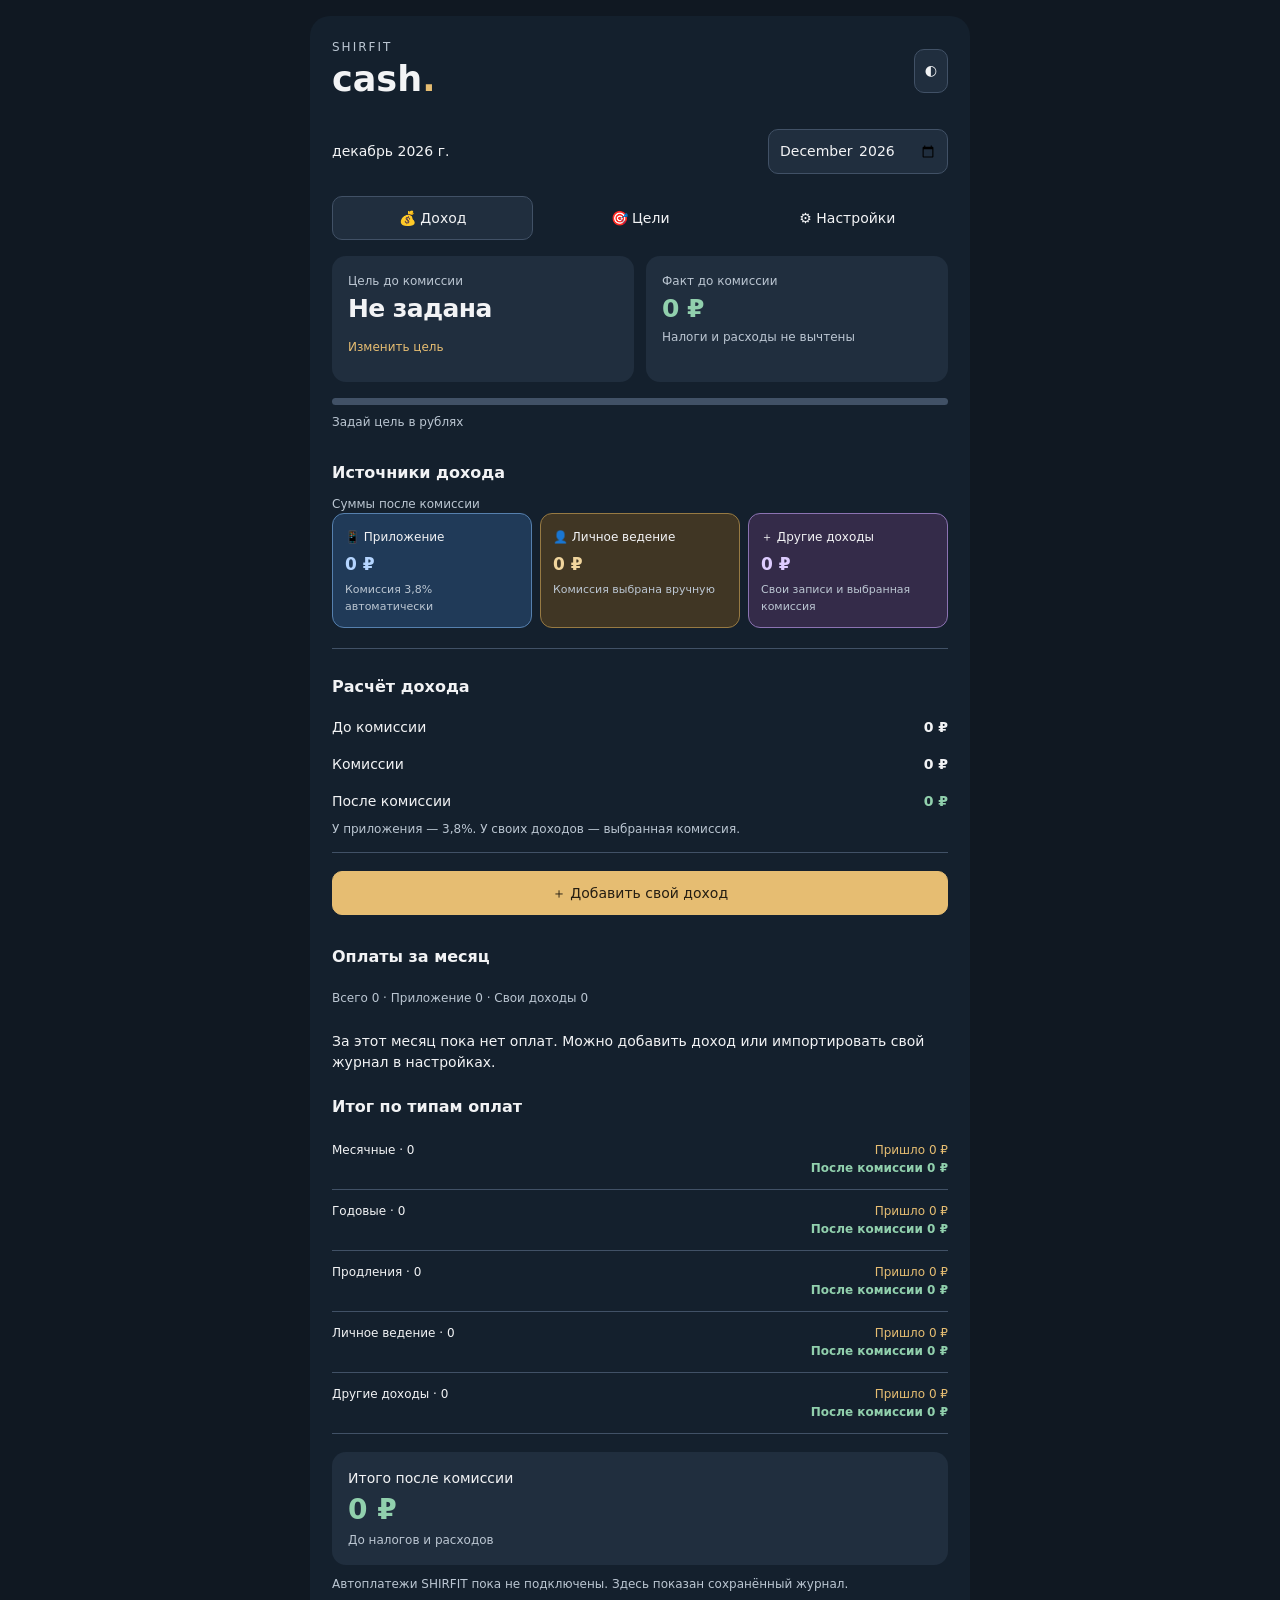
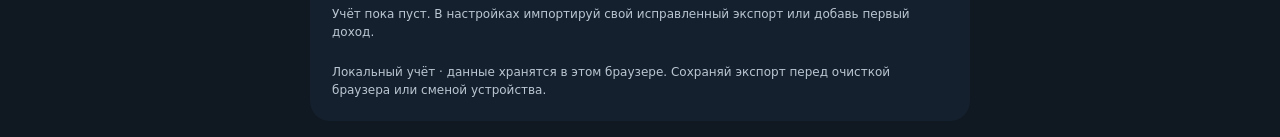
==== cash-next-20261022.html @ fc814421 "Add review page for Cash income UI without personal data" ====
<!doctype html>
<html lang="ru"><head><meta charset="utf-8"><meta name="viewport" content="width=device-width,initial-scale=1"><meta name="theme-color" content="#14202d"><meta name="referrer" content="no-referrer"><title>Cash — SHIRFIT</title><style>
#ch-root [hidden]{display:none!important}#ch-root .ch-befores{display:grid;grid-template-columns:repeat(2,minmax(0,1fr));gap:12px}#ch-root .ch-befores img{width:100%;display:block}#ch-root .ch-app{--ch-bg:#14202d;--ch-panel:#202e3e;--ch-text:#f2f3f5;--ch-muted:#bbc6d2;--ch-line:#415166;--ch-accent:#e6bd72;--ch-on:#251e12;--ch-good:#91d0ad;background:var(--ch-bg);color:var(--ch-text);padding:22px;border-radius:20px;font:14px/1.5 system-ui;max-width:660px;margin:auto;box-sizing:border-box}
#ch-root .ch-app.light{--ch-bg:#faf7f0;--ch-panel:#fffdf8;--ch-text:#302a23;--ch-muted:#6e6358;--ch-line:#d9d0c1;--ch-accent:#815d26;--ch-on:#fffdf8;--ch-good:#376249}
#ch-root .ch-app header{display:flex;justify-content:space-between;align-items:center;margin-bottom:14px}#ch-root .ch-app header small{letter-spacing:2px}#ch-root .ch-app h2{font-size:35px;line-height:1;margin:6px 0}#ch-root .ch-app h2 span{color:var(--ch-accent)}#ch-root .ch-period{display:flex;justify-content:space-between;align-items:center;gap:8px;flex-wrap:wrap;padding:12px 0}#ch-root .ch-app small{display:block;color:var(--ch-muted);font-size:12px}#ch-root .ch-app h3{font-size:16px;margin:22px 0 10px}
#ch-root .ch-app button,#ch-root .ch-app input,#ch-root .ch-app select{font:inherit;color:var(--ch-text);background:var(--ch-panel);border:1px solid var(--ch-line);border-radius:10px;padding:10px;min-height:44px;box-sizing:border-box}#ch-root .ch-app button:active{transform:scale(.98)}#ch-root .ch-main-nav,#ch-root .ch-subnav{display:grid;grid-template-columns:repeat(2,minmax(0,1fr));gap:6px;margin:10px 0}#ch-root .ch-app button[aria-pressed=true]{background:var(--ch-accent);color:var(--ch-on);border-color:var(--ch-accent)}#ch-root .ch-subnav button{background:transparent;border-color:transparent}#ch-root .ch-subnav button[aria-pressed=true]{background:var(--ch-panel);color:var(--ch-text);border-color:var(--ch-line)}
#ch-root .ch-hero{display:grid;grid-template-columns:repeat(2,minmax(0,1fr));gap:12px;margin:16px 0}#ch-root .ch-hero>div{background:var(--ch-panel);border-radius:14px;padding:16px;min-width:0}#ch-root .ch-hero span{display:block;color:var(--ch-muted);font-size:12px}#ch-root .ch-hero b{display:block;font-size:25px;letter-spacing:-.6px;font-variant-numeric:tabular-nums;overflow-wrap:anywhere}#ch-root #ch-fact{color:var(--ch-good)}#ch-root .ch-app button.ch-text{padding:4px 0;color:var(--ch-accent);background:none;border:0;font-size:12px;min-height:38px}
#ch-root .ch-track{height:7px;background:var(--ch-line);border-radius:6px;overflow:hidden}#ch-root #ch-progress{height:100%;width:29.05856%;background:var(--ch-good);transition:width 240ms ease-out}#ch-root .ch-between{display:flex;justify-content:space-between;gap:14px;padding:8px 0}#ch-root .ch-between b{font-variant-numeric:tabular-nums;white-space:nowrap}#ch-root .ch-note{font-size:12px;color:var(--ch-muted);flex-wrap:wrap}#ch-root .ch-sources{display:grid;grid-template-columns:repeat(3,minmax(0,1fr));gap:8px}#ch-root .ch-sources article{background:var(--ch-panel);border-radius:12px;padding:12px;min-width:0}#ch-root .ch-sources span{font-size:12px}#ch-root .ch-sources b{display:block;font-size:17px;margin:5px 0;overflow-wrap:anywhere}#ch-root .ch-sources small{font-size:11px}
#ch-root .ch-counts{padding:10px 0;color:var(--ch-muted);font-size:12px}#ch-root .ch-calculation{margin-top:20px;padding:4px 0 14px;border-top:1px solid var(--ch-line);border-bottom:1px solid var(--ch-line)}#ch-root .ch-detail{border-bottom:1px solid var(--ch-line);padding-bottom:10px;margin-top:10px}#ch-root summary{min-height:24px;padding:12px 0}#ch-root .ch-app .ch-primary{background:var(--ch-accent);color:var(--ch-on);border-color:var(--ch-accent);width:100%;margin:18px 0 8px}#ch-root .ch-sync{margin-top:10px}#ch-root .ch-app label{display:block;margin:14px 0}#ch-root .ch-app label input,#ch-root .ch-app label select{display:block;width:100%;margin-top:6px;font-size:16px}#ch-root .ch-manual-preview{background:var(--ch-panel);padding:14px;border-radius:10px;font-size:17px;font-variant-numeric:tabular-nums}#ch-root .ch-error{color:var(--ch-text)}#ch-root #ch-list article{border-bottom:1px solid var(--ch-line);padding:14px 0}#ch-root #ch-list strong{display:block}#ch-root #ch-notice{font-size:12px;color:var(--ch-muted)}
@media(max-width:500px){#ch-root .ch-app{padding:16px}#ch-root .ch-main-nav button,#ch-root .ch-subnav button{font-size:12px;padding:8px 4px}#ch-root .ch-hero{gap:8px}#ch-root .ch-hero>div{padding:12px}#ch-root .ch-hero b{font-size:22px}#ch-root .ch-sources{grid-template-columns:1fr}#ch-root .ch-sources article{display:grid;grid-template-columns:1fr auto;gap:3px 10px}#ch-root .ch-sources small{grid-column:1/-1}#ch-root .ch-sources b{margin:0}#ch-root .ch-befores{grid-template-columns:1fr;max-width:390px;margin:auto}}
@media(prefers-reduced-motion:reduce){#ch-root #ch-progress{transition:none}#ch-root .ch-app button:active{transform:none}}


#ch-root .ch-app{--ch-app-fill:#203a58;--ch-app-line:#5680ae;--ch-app-ink:#b5d5ff;--ch-coach-fill:#403624;--ch-coach-line:#977a43;--ch-coach-ink:#f1d59d;--ch-extra-fill:#342b49;--ch-extra-line:#8b73b2;--ch-extra-ink:#deccff}
#ch-root .ch-app.light{--ch-app-fill:#edf3fc;--ch-app-line:#91b1d9;--ch-app-ink:#315f99;--ch-coach-fill:#fbf0d9;--ch-coach-line:#bd9a56;--ch-coach-ink:#795520;--ch-extra-fill:#f4edfc;--ch-extra-line:#b09aca;--ch-extra-ink:#70499c}
#ch-root .ch-subnav{grid-template-columns:repeat(3,minmax(0,1fr))}
#ch-root .ch-sources article[data-source=app],#ch-root #ch-list article[data-source=app]{background:var(--ch-app-fill);border:1px solid var(--ch-app-line)}
#ch-root .ch-sources article[data-source=coach],#ch-root #ch-list article[data-source=coach]{background:var(--ch-coach-fill);border:1px solid var(--ch-coach-line)}
#ch-root .ch-sources article[data-source=extra],#ch-root #ch-list article[data-source=extra]{background:var(--ch-extra-fill);border:1px solid var(--ch-extra-line)}
#ch-root .ch-sources article[data-source=app] b,#ch-root #ch-list article[data-source=app]>strong{color:var(--ch-app-ink)}
#ch-root .ch-sources article[data-source=coach] b,#ch-root #ch-list article[data-source=coach]>strong{color:var(--ch-coach-ink)}
#ch-root .ch-sources article[data-source=extra] b,#ch-root #ch-list article[data-source=extra]>strong{color:var(--ch-extra-ink)}
#ch-root #ch-list article{padding:14px;margin-bottom:10px;border-radius:12px}
#ch-root .ch-payment-amounts{display:grid;grid-template-columns:1fr 1fr;gap:8px;margin:10px 0}#ch-root .ch-payment-amounts b{font-size:17px;font-variant-numeric:tabular-nums}#ch-root .ch-payment-amounts>div:last-child{text-align:right}
#ch-root .ch-gross-amount{color:var(--ch-accent)}#ch-root .ch-net-amount,#ch-root #ch-net{color:var(--ch-good)}
#ch-root .ch-type-total{display:flex;gap:12px;justify-content:space-between;padding:12px 0;border-bottom:1px solid var(--ch-line)}#ch-root .ch-type-total>div{text-align:right}#ch-root .ch-type-total span,#ch-root .ch-type-total b{display:block;font-size:12px}#ch-root .ch-bottom-total{margin-top:18px;padding:16px;background:var(--ch-panel);border-radius:14px}#ch-root .ch-bottom-total>b{display:block;font-size:28px;color:var(--ch-good);font-variant-numeric:tabular-nums}

#ch-root .ch-payment-actions{display:flex;gap:8px;flex-wrap:wrap;margin-top:10px}#ch-root .ch-payment-actions button{min-height:44px;font-size:12px}#ch-root .ch-storage-note{margin-top:22px}#ch-root .ch-period input{max-width:190px}#ch-root .ch-app .ch-error{color:#ffb4ab}#ch-root .ch-app.light .ch-error{color:#a12220}#ch-root #ch-notice{white-space:pre-wrap;overflow-wrap:anywhere}#ch-root .ch-app label input[type=checkbox]{display:inline-block;width:18px;min-height:18px;margin-right:8px}#ch-root .ch-app{min-height:80vh}body{margin:0;padding:16px;background:#101822;font-family:system-ui}#ch-root{max-width:700px;margin:auto}#ch-root .ch-app button:focus-visible,#ch-root .ch-app input:focus-visible,#ch-root .ch-app select:focus-visible{outline:3px solid var(--ch-good);outline-offset:3px}
</style></head><body><div id="ch-root">
 <div class="ch-app" aria-label="Гибрид Cash и SHIRFIT">
  <header><div><small>SHIRFIT</small><h2>cash<span>.</span></h2></div><button id="ch-theme" aria-label="Сменить тему макета">◐</button></header>
  <div class="ch-period"><span id="ch-current-period">Текущий месяц</span><input id="ch-month-picker" type="month" aria-label="Месяц учёта"></div>
  <section id="ch-month">
   <div class="ch-subnav" aria-label="Данные месяца"><button data-sub="income" aria-pressed="true">💰 Доход</button><button data-sub="goals">🎯 Цели</button><button data-sub="settings">⚙️ Настройки</button></div>
   <section id="ch-income">
    <div class="ch-hero"><div><span id="ch-plan-label">Цель после комиссии</span><b id="ch-plan">—</b><button class="ch-text" id="ch-edit-goal">Изменить цель</button></div><div><span id="ch-fact-label">Факт после комиссии</span><b id="ch-fact">—</b><small>Налоги и расходы не вычтены</small></div></div>
    <div class="ch-track" role="progressbar" aria-label="Выполнение цели" aria-valuemin="0" aria-valuemax="100" aria-valuenow="29.1"><div id="ch-progress"></div></div><div class="ch-between ch-note"><span id="ch-percent">Выполнено —</span><span id="ch-left">Осталось —</span></div>
    <h3>Источники дохода</h3><small>Суммы после комиссии</small><div class="ch-sources"><article data-source="app"><span>📱 Приложение</span><b id="ch-app-net">—</b><small>Комиссия 3,8% автоматически</small></article><article data-source="coach"><span>👤 Личное ведение</span><b id="ch-coach-net">—</b><small>Комиссия выбрана вручную</small></article><article data-source="extra"><span>＋ Другие доходы</span><b id="ch-extra-net">—</b><small>Свои записи и выбранная комиссия</small></article></div>
    <section class="ch-calculation" aria-label="Расчёт дохода"><h3>Расчёт дохода</h3><div class="ch-between"><span>До комиссии</span><b id="ch-gross">—</b></div><div class="ch-between"><span>Комиссии</span><b id="ch-fee">—</b></div><div class="ch-between"><span>После комиссии</span><b id="ch-net">—</b></div><small>У приложения — 3,8%. У своих доходов — выбранная комиссия.</small></section>
    <button class="ch-primary" id="ch-add">＋ Добавить свой доход</button>
    <h3>Оплаты за месяц</h3><div id="ch-payment-counts" class="ch-counts"></div><div id="ch-list"></div><h3>Итог по типам оплат</h3><div id="ch-breakdown"></div><div class="ch-bottom-total"><span>Итого после комиссии</span><b id="ch-bottom-net">—</b><small>До налогов и расходов</small></div><small class="ch-sync">Автоплатежи SHIRFIT пока не подключены. Здесь показан сохранённый журнал.</small>
   </section>
   <section id="ch-goals" hidden><h3>🎯 Цель по доходу</h3><form id="ch-goal-form"><label>Сумма на месяц, ₽<input id="ch-goal-input" type="number" min="0.01" step="0.01" value="200000" required></label><label>Как считать цель<select id="ch-basis"><option value="net">После комиссии</option><option value="gross">До комиссии</option></select></label><small>План и факт сравниваются на одной основе.</small><button class="ch-primary" type="submit">Сохранить цель</button></form><details class="ch-detail"><summary>Планы по продажам · дополнительно</summary><p>Годовые, месячные, продления, личное ведение и другие доходы сохраняются как отдельные планы.</p><div><form id="ch-quantity-form"><div id="ch-quantity-inputs"></div><p id="ch-quantity-total"></p><button type="submit">Сохранить планы продаж</button><button type="button" id="ch-use-quantity-goal">Сделать суммарной целью</button></form></div></details></section>
   <section id="ch-settings" hidden><section class="ch-calculation"><h3>Мои данные</h3><button id="ch-export">Экспортировать JSON</button><label>Импортировать JSON<input id="ch-import-file" type="file" accept="application/json,.json"></label><label><input id="ch-import-replace" type="checkbox"> Заменить текущий учёт файлом</label><small>Перед импортом сохраняется резервная копия. Обычный импорт объединяет записи по ID; конфликт не перезаписывает данные.</small><button id="ch-restore-backup">Восстановить копию до импорта</button></section><h3>⚙️ Настройки</h3><label>Оформление<select id="ch-theme-setting"><option value="dark">Тёмное</option><option value="light">Светлое</option></select></label><section class="ch-calculation"><h3>Оплаты приложения</h3><div class="ch-between"><span>Комиссия автоматически</span><b>3,8%</b></div><small>Ставка применяется к оплатам приложения, не ко всем твоим доходам.</small></section><label>Комиссия для новых ручных записей<select id="ch-manual-default"><option value="none">Без комиссии</option><option value="app">3,8%</option></select></label><small>При добавлении можно выбрать свой процент или сумму. Уже добавленные записи не меняются.</small><section class="ch-calculation"><h3>Связь с SHIRFIT</h3><div class="ch-between"><span>Подключение</span><b>Не подключено</b></div><small>Автоматический источник ещё не подключён. Не вноси одну оплату повторно из разных источников.</small></section></section>
  </section>
  <section id="ch-manual" hidden><button id="ch-manual-back">‹ Назад к месяцу</button><h3>Добавить свой доход</h3><form id="ch-manual-form"><label>За что<select id="ch-kind"><option value="coaching-month">Личное ведение · месяц</option><option value="coaching-3month">Личное ведение · 3 месяца</option><option value="consult">Консультация</option><option value="extra">Другой доход</option></select></label><label>Дата<input id="ch-date" type="date" required></label><label>Стоимость, ₽<input id="ch-amount" type="number" min="0.01" step="0.01" value="" required></label><label>Комиссия<select id="ch-fee-kind"><option value="none">Без комиссии</option><option value="app">3,8%</option><option value="percent">Свой процент</option><option value="amount">Сумма в рублях</option></select></label><label id="ch-custom-wrap" hidden>Размер комиссии<input id="ch-custom-fee" type="number" min="0" step="0.01" value="0"></label><label>Примечание<input id="ch-note" type="text" maxlength="120" placeholder="Например, ведение за октябрь"></label><div class="ch-manual-preview" id="ch-preview" aria-live="polite">Введи сумму</div><p class="ch-error" id="ch-error" role="alert"></p><button class="ch-primary" type="submit">Сохранить доход</button><small>Запись сохраняется в этом браузере. Экспорт сохраняет отдельную копию.</small></form></section>
  <section id="ch-import-preview" hidden><h3>Предпросмотр импорта</h3><p id="ch-import-summary"></p><button id="ch-import-confirm" class="ch-primary">Применить импорт</button><button id="ch-import-cancel">Отмена</button></section><p id="ch-notice" role="status" aria-live="polite"></p><button id="ch-undo" hidden>Вернуть удалённую запись</button><small class="ch-storage-note">Локальный учёт · данные хранятся в этом браузере. Сохраняй экспорт перед очисткой браузера или сменой устройства.</small>
 </div>
</div><script>(function (root, factory) {
  'use strict';
  const api = factory();
  if (typeof module === 'object' && module.exports) module.exports = api;
  else root.CashCore = api;
})(typeof globalThis !== 'undefined' ? globalThis : this, function () {
  'use strict';
  const own = (v, k) => Object.prototype.hasOwnProperty.call(v, k);
  const object = v => v !== null && typeof v === 'object' && !Array.isArray(v);
  const fail = message => { throw new Error(message); };
  function clone(v) {
    const seen = new Set();
    function check(x) {
      if (x === null || typeof x === 'string' || typeof x === 'boolean') return;
      if (typeof x === 'number' && Number.isFinite(x)) return;
      if (typeof x !== 'object' || seen.has(x)) fail('Ожидаются конечные JSON-данные');
      seen.add(x);
      if (!Array.isArray(x) && !object(x)) fail('Неверный объект');
      for (const k of Object.keys(x)) {
        if (['__proto__', 'constructor', 'prototype'].includes(k)) fail('Недопустимое имя поля');
        check(x[k]);
      }
      seen.delete(x);
    }
    check(v);
    return JSON.parse(JSON.stringify(v));
  }
  function stable(v) {
    if (Array.isArray(v)) return '[' + v.map(stable).join(',') + ']';
    if (object(v)) return '{' + Object.keys(v).sort().map(k => JSON.stringify(k) + ':' + stable(v[k])).join(',') + '}';
    return JSON.stringify(v);
  }
  function monthKey(s) {
    if (typeof s !== 'string' || !/^\d{4}-\d{1,2}$/.test(s)) fail('Неверный месяц');
    const [y, m] = s.split('-').map(Number);
    if (y < 1 || m < 1 || m > 12) fail('Неверный месяц');
    return String(y).padStart(4, '0') + '-' + String(m).padStart(2, '0');
  }
  function date(s) {
    if (typeof s !== 'string' || !/^\d{4}-\d{2}-\d{2}$/.test(s)) fail('Дата должна иметь формат ГГГГ-ММ-ДД');
    const [y, m, d] = s.split('-').map(Number);
    const leap = y % 4 === 0 && (y % 100 !== 0 || y % 400 === 0);
    const days = [31, leap ? 29 : 28, 31, 30, 31, 30, 31, 31, 30, 31, 30, 31];
    if (y < 1 || m < 1 || m > 12 || d < 1 || d > days[m - 1]) fail('Несуществующая дата');
    return s;
  }
  function moneyMinor(v) {
    if (typeof v !== 'number' && typeof v !== 'string') fail('Неверная сумма');
    const s = typeof v === 'string' ? v.trim() : String(v);
    if (!/^-?\d+(\.\d{1,2})?$/.test(s)) fail('Сумма должна содержать не более двух знаков после запятой');
    const negative = s.startsWith('-');
    const [whole, fraction = ''] = s.replace(/^-/, '').split('.');
    const n = Number(whole) * 100 + Number(fraction.padEnd(2, '0'));
    if (!Number.isSafeInteger(n)) fail('Слишком большая сумма');
    return negative ? -n : n;
  }
  const appType = p => typeof p.t === 'string' && p.t.startsWith('app-');
  function explicitFee(f, amount) {
    if (!object(f) || !['none', 'percent', 'amount'].includes(f.kind)) fail('Неверная комиссия');
    if (f.kind === 'none') {
      if (f.value !== undefined && Number(f.value) !== 0) fail('Неверная комиссия');
      return 0;
    }
    if (f.kind === 'amount') {
      const n = moneyMinor(f.value);
      if (n < 0 || n > amount) fail('Комиссия превышает сумму');
      return n;
    }
    if ((typeof f.value !== 'number' && typeof f.value !== 'string') || String(f.value).trim() === '') fail('Неверный процент');
    const v = Number(f.value);
    if (!Number.isFinite(v) || v < 0 || v > 100) fail('Неверный процент');
    return Math.round(amount * v / 100);
  }
  function feeMinor(p) {
    const amount = moneyMinor(p.a);
    if (amount <= 0) fail('Сумма должна быть положительной');
    if (appType(p)) return Math.round(amount * 38 / 1000);
    if (p.fee !== undefined) return explicitFee(p.fee, amount);
    return p.nc === true ? 0 : Math.round(amount * 38 / 1000);
  }
  function record(p, key) {
    if (!object(p) || typeof p.t !== 'string' || !p.t.trim() || ['__proto__', 'constructor', 'prototype'].includes(p.t)) fail('Не указан тип записи');
    if (date(p.d).slice(0, 7) !== key) fail('Дата записи не соответствует месяцу');
    if (moneyMinor(p.a) <= 0) fail('Сумма должна быть положительной');
    if (p.id !== undefined && !((typeof p.id === 'string' && p.id.length > 0) || (typeof p.id === 'number' && Number.isSafeInteger(p.id)))) fail('Неверный ID записи');
    if (p.nc !== undefined && typeof p.nc !== 'boolean') fail('Неверное поле nc');
    if (p.n !== undefined && typeof p.n !== 'string') fail('Неверное примечание');
    if (p.fee !== undefined) explicitFee(p.fee, moneyMinor(p.a));
    feeMinor(p);
  }
  function emptyDB() { return {schemaVersion: 7, months: {}, settings: {theme: 'dark', manualFeeKind: 'none'}}; }
  function rawDB(input) {
    const d = clone(input);
    if (!object(d) || !object(d.months) || (d.schemaVersion !== undefined && d.schemaVersion !== 7)) fail('Неверный формат базы');
    if (d.settings !== undefined && !object(d.settings)) fail('Неверные настройки');
    return d;
  }
  function idKey(id) { return String(id); }
  function normalize(input) {
    const d = rawDB(input), result = {...d, schemaVersion: 7, months: {}, settings: {...emptyDB().settings, ...(d.settings || {})}}, ids = new Set();
    for (const [rawKey, m] of Object.entries(d.months)) {
      const key = monthKey(rawKey);
      if (!object(m) || !Array.isArray(m.p)) fail('Неверный месяц базы');
      if (m.y !== undefined && m.y !== Number(key.slice(0, 4))) fail('Год месяца не соответствует ключу');
      if (m.m !== undefined && m.m !== Number(key.slice(5))) fail('Номер месяца не соответствует ключу');
      if (own(result.months, key)) fail('Повторяющийся месяц');
      for (const p of m.p) {
        record(p, key);
        if (p.id !== undefined) {
          const id = idKey(p.id);
          if (ids.has(id)) fail('Повторяющийся ID записи');
          ids.add(id);
        }
      }
      result.months[key] = m;
      goalFor(result, key);
    }
    return result;
  }
  function migrateYear2026(input) {
    const d = rawDB(input), out = {...d, months: {}}, report = {bucketYearsChanged: 0, monthYearsChanged: 0, recordYearsChanged: 0, recordsMoved: 0, records: 0, duplicateRecordsSkipped: 0};
    // Metadata follows its original month; payments follow their explicit calendar date.
    const pending = [];
    for (const [rawKey, m] of Object.entries(d.months)) {
      const oldKey = monthKey(rawKey), key = oldKey.startsWith('2025-') ? '2026' + oldKey.slice(4) : oldKey;
      if (!object(m) || !Array.isArray(m.p)) fail('Неверный месяц базы');
      if (m.y !== undefined && m.y !== Number(oldKey.slice(0, 4))) fail('Год месяца не соответствует исходному ключу');
      if (m.m !== undefined && m.m !== Number(oldKey.slice(5))) fail('Номер месяца не соответствует исходному ключу');
      report.bucketYearsChanged += Number(key !== oldKey);
      const meta = {...m, p: []};
      if (meta.y === 2025) { meta.y = 2026; report.monthYearsChanged++; }
      if (own(out.months, key) && stable({...out.months[key], p: []}) !== stable(meta)) fail('Конфликт метаданных месяцев при переносе года');
      if (!own(out.months, key)) out.months[key] = meta;
      for (const p of m.p) {
        date(p.d);
        if (p.d.startsWith('2025-')) { p.d = '2026' + p.d.slice(4); report.recordYearsChanged++; }
        const dest = p.d.slice(0, 7);
        report.recordsMoved += Number(dest !== key);
        pending.push([dest, p]);
      }
    }
    const ids = new Map();
    for (const [key, p] of pending) {
      record(p, key);
      if (p.id !== undefined) {
        const id = idKey(p.id), fingerprint = stable(p);
        if (ids.has(id)) {
          if (ids.get(id) !== fingerprint) fail('Конфликт ID записи при переносе года');
          report.duplicateRecordsSkipped++;
          continue;
        }
        ids.set(id, fingerprint);
      }
      if (!own(out.months, key)) out.months[key] = {y: Number(key.slice(0, 4)), m: Number(key.slice(5)), p: []};
      out.months[key].p.push(p); report.records++;
    }
    return {data: normalize(out), report};
  }
  function payments(db, key) {
    if (key !== undefined && key !== null && key !== '') return db.months[monthKey(key)]?.p || [];
    return Object.values(db.months).flatMap(m => m.p);
  }
  function summarize(list) {
    const r = {grossMinor: 0, feeMinor: 0, netMinor: 0, count: 0, appCount: 0, manualCount: 0, byKind: {}};
    for (const p of list) {
      if (!object(p) || typeof p.t !== 'string' || ['__proto__', 'constructor', 'prototype'].includes(p.t)) fail('Неверный тип записи');
      const gross = moneyMinor(p.a), fee = feeMinor(p);
      r.grossMinor += gross; r.feeMinor += fee; r.count++; r[appType(p) ? 'appCount' : 'manualCount']++;
      const k = r.byKind[p.t] || (r.byKind[p.t] = {count: 0, grossMinor: 0, feeMinor: 0, netMinor: 0});
      k.count++; k.grossMinor += gross; k.feeMinor += fee; k.netMinor += gross - fee;
      if (![r.grossMinor, r.feeMinor].every(Number.isSafeInteger)) fail('Итог превышает точность расчёта');
    }
    r.netMinor = r.grossMinor - r.feeMinor;
    return r;
  }
  function createPayment(input, id) {
    if (!object(input) || typeof input.type !== 'string' || !input.type.trim() || input.type.startsWith('app-')) fail('Вручную можно добавить только ручной доход');
    const kind = input.feeKind || 'none';
    const p = {id, t: input.type, a: moneyMinor(input.amount) / 100, d: date(input.date), n: input.n === undefined ? '' : input.n, source: 'manual', fee: {kind, value: kind === 'none' ? 0 : input.feeValue}};
    if (id === undefined) fail('Не указан ID записи');
    record(p, p.d.slice(0, 7));
    p.fee.value = Number(p.fee.value);
    return p;
  }
  function goalFor(db, key) {
    const m = db.months[monthKey(key)];
    if (!m) return {amount: 0, amountMinor: 0, basis: 'gross', source: 'legacy'};
    if (m.incomeGoal !== undefined) {
      const g = m.incomeGoal;
      if (!object(g) || !['net', 'gross'].includes(g.basis) || moneyMinor(g.amount) < 0) fail('Неверная денежная цель');
      return {amount: Number(g.amount), amountMinor: moneyMinor(g.amount), basis: g.basis, source: 'incomeGoal'};
    }
    const g = m.g || {}, prices = {annual: 6999, mapp: 1499, ren: 1499, cm: 40000, c3: 90000, extra: 1};
    if (!object(g)) fail('Неверный план');
    let amountMinor = 0;
    for (const [k, price] of Object.entries(prices)) {
      const v = g[k] === undefined ? 0 : g[k];
      if (typeof v !== 'number' || !Number.isFinite(v) || v < 0 || (k !== 'extra' && !Number.isInteger(v))) fail('Неверный план');
      amountMinor += k === 'extra' ? moneyMinor(v) : v * price * 100;
    }
    if (!Number.isSafeInteger(amountMinor)) fail('Цель превышает точность расчёта');
    return {amount: amountMinor / 100, amountMinor, basis: 'gross', source: 'legacy'};
  }
  // A full canonical record is encoded into generated IDs: deterministic and collision-free.
  function assignMissingIDs(db) {
    const occurrences = new Map();
    for (const [key, m] of Object.entries(db.months)) for (const p of m.p) {
      if (p.id !== undefined) continue;
      const canonical = key + ':' + stable(p), count = (occurrences.get(canonical) || 0) + 1;
      occurrences.set(canonical, count);
      p.id = 'legacy:' + encodeURIComponent(canonical) + ':' + count;
    }
    return db;
  }
  function mergeImport(current, incoming) {
    const data = assignMissingIDs(normalize(current)), raw = rawDB(incoming), inputIDs = new Map();
    let inputDuplicateCount = 0, inputCount = 0;
    for (const [key, m] of Object.entries(raw.months)) {
      if (!object(m) || !Array.isArray(m.p)) fail('Неверный месяц базы');
      m.p = m.p.filter(p => {
        record(p, monthKey(key)); inputCount++;
        if (p.id === undefined) return true;
        const id = idKey(p.id), fingerprint = stable(p);
        if (inputIDs.has(id)) {
          if (inputIDs.get(id) !== fingerprint) fail('Конфликт ID: импорт не выполнен');
          inputDuplicateCount++; return false;
        }
        inputIDs.set(id, fingerprint); return true;
      });
    }
    const next = assignMissingIDs(normalize(raw)), ids = new Map();
    const report = {before: payments(data).length, incoming: inputCount, added: 0, skipped: inputDuplicateCount, conflicts: 0};
    for (const p of payments(data)) ids.set(idKey(p.id), stable(p));
    for (const [key, m] of Object.entries(next.months)) {
      if (!own(data.months, key)) data.months[key] = {...m, p: []};
      for (const p of m.p) {
        const id = idKey(p.id), fingerprint = stable(p);
        if (ids.has(id)) {
          if (ids.get(id) !== fingerprint) fail('Конфликт ID: импорт не выполнен');
          report.skipped++; continue;
        }
        ids.set(id, fingerprint); data.months[key].p.push(p); report.added++;
      }
    }
    report.after = payments(data).length;
    return {data: normalize(data), report};
  }
  return Object.freeze({emptyDB, normalize, migrateYear2026, moneyMinor, feeMinor, summarize, payments, createPayment, goalFor, mergeImport});
});
</script><script>(function () {
  'use strict';
  const C = window.CashCore, $ = id => document.getElementById('ch-' + id);
  const KEY = 'shirfit.cash.v1', BACKUP = KEY + '.before-import';
  const labels = {'app-monthly':'Месячная подписка','app-annual':'Годовая подписка','app-renewal':'Продление','coaching-month':'Личное ведение · месяц','coaching-3month':'Личное ведение · 3 месяца',consult:'Консультация',extra:'Другой доход'};
  const planLabels = {annual:'Годовые · шт.',mapp:'Месячные · шт.',ren:'Продления · шт.',cm:'Ведение на месяц · клиентов',c3:'Ведение на 3 месяца · клиентов',extra:'Другие доходы · ₽'};
  const clone = x => JSON.parse(JSON.stringify(x));
  const appType = p => p.t.startsWith('app-');
  const today = () => { const d = new Date(); return d.getFullYear() + '-' + String(d.getMonth()+1).padStart(2,'0') + '-' + String(d.getDate()).padStart(2,'0'); };
  const money = n => (n/100).toLocaleString('ru-RU',{minimumFractionDigits:0,maximumFractionDigits:2}) + ' ₽';
  let db = C.emptyDB(), selected = today().slice(0,7), pending = null, editing = null, dateChosen = false, undo = null;
  let storageOK = true, writesBlocked = false, loadedRaw = null;
  function notice(text, error) { $('notice').textContent = text; $('notice').classList.toggle('ch-error',!!error); }
  function withIDs(input){const n=C.normalize(input),r=C.mergeImport(C.emptyDB(),n).data;return {...n,months:r.months};}
  function commit(next) {
    if(writesBlocked)throw Error('Сохранение заблокировано: сначала нужно восстановить повреждённый журнал. Исходные данные не перезаписаны.');
    if(localStorage.getItem(KEY)!==loadedRaw)throw Error('Данные изменились в другой вкладке. Перезагрузи страницу перед сохранением; текущий ввод не применён.');
    const valid = withIDs(next);
    try { localStorage.setItem(KEY,JSON.stringify(valid)); }
    catch (_) { storageOK = false; throw Error('Браузер не смог сохранить данные. Изменение не применено. Проверь свободное место и разрешение хранения.'); }
    db = valid; loadedRaw=JSON.stringify(valid); storageOK = true; render();
  }
  function ensureMonth(next,key) { return next.months[key] || (next.months[key]={y:Number(key.slice(0,4)),m:Number(key.slice(5)),p:[],g:{},f:{}}); }
  function rows(key) { return C.payments(db,key || selected).filter(p=>!p.archivedAt); }
  function category(p) { return appType(p)?'app':p.t.startsWith('coaching-')?'coach':'extra'; }
  function element(tag,text,cls) { const n=document.createElement(tag); if(text!==undefined)n.textContent=text; if(cls)n.className=cls; return n; }
  function sub(name) { ['income','goals','settings'].forEach(id=>$(id).hidden=id!==name); document.querySelectorAll('[data-sub]').forEach(b=>b.setAttribute('aria-pressed',String(b.dataset.sub===name))); }
  function formVisible(on) { $('manual').hidden=!on; $('month').hidden=on; }
  function applyTheme() { document.querySelector('.ch-app').classList.toggle('light',db.settings.theme==='light'); $('theme-setting').value=db.settings.theme==='light'?'light':'dark'; $('manual-default').value=db.settings.manualFeeKind==='app'?'app':'none'; }
  function render() {
    const pp=rows(), total=C.summarize(pp), goal=C.goalFor(db,selected), fact=goal.basis==='net'?total.netMinor:total.grossMinor;
    $('current-period').textContent=new Date(selected+'-01T12:00:00').toLocaleDateString('ru-RU',{month:'long',year:'numeric'});
    $('month-picker').value=selected;
    $('plan-label').textContent=goal.basis==='net'?'Цель после комиссии':'Цель до комиссии';
    $('fact-label').textContent=goal.basis==='net'?'Факт после комиссии':'Факт до комиссии';
    $('plan').textContent=goal.amountMinor>0?money(goal.amountMinor):'Не задана'; $('fact').textContent=money(fact);
    const ratio=goal.amountMinor>0?fact/goal.amountMinor*100:0;
    $('progress').style.width=Math.min(ratio,100)+'%'; document.querySelector('.ch-track').setAttribute('aria-valuenow',String(Math.min(ratio,100)));
    $('percent').textContent=goal.amountMinor>0?'Выполнено '+ratio.toLocaleString('ru-RU',{maximumFractionDigits:1})+'%':'Задай цель в рублях';
    $('left').textContent=goal.amountMinor>0?(fact>=goal.amountMinor?'Сверх цели '+money(fact-goal.amountMinor):'Осталось '+money(goal.amountMinor-fact)):'';
    $('gross').textContent=money(total.grossMinor); $('fee').textContent=money(total.feeMinor); $('net').textContent=money(total.netMinor); $('bottom-net').textContent=money(total.netMinor);
    for(const kind of ['app','coach','extra']) $(kind+'-net').textContent=money(C.summarize(pp.filter(p=>category(p)===kind)).netMinor);
    $('payment-counts').textContent='Всего '+total.count+' · Приложение '+total.appCount+' · Свои доходы '+total.manualCount;
    $('list').replaceChildren();
    if(!pp.length)$('list').append(element('p','За этот месяц пока нет оплат. Можно добавить доход или импортировать свой журнал в настройках.'));
    [...pp].sort((a,b)=>b.d.localeCompare(a.d)).forEach(p=>{
      const article=element('article'); article.dataset.source=category(p);
      const title=element('strong',labels[p.t]||p.t), date=element('small',p.d.split('-').reverse().join('.')+' · '+(appType(p)?'Приложение':'Вручную'));
      const amount=element('div',undefined,'ch-payment-amounts'), left=element('div'), right=element('div');
      left.append(element('small','Пришло'),element('b',money(C.moneyMinor(p.a)),'ch-gross-amount'));
      right.append(element('small','После комиссии'),element('b',money(C.moneyMinor(p.a)-C.feeMinor(p)),'ch-net-amount')); amount.append(left,right);
      const fee=element('small','Комиссия '+money(C.feeMinor(p))+(appType(p)?' · 3,8%':p.fee?' · выбрана вручную':p.nc===true?' · без комиссии':' · прежнее правило 3,8%'));
      const actions=element('div',undefined,'ch-payment-actions');
      if(!appType(p)){const edit=element('button','Изменить');edit.type='button';edit.addEventListener('click',()=>openForm(p));actions.append(edit);}
      const remove=element('button','Удалить');remove.type='button';remove.addEventListener('click',()=>archive(p));actions.append(remove);
      article.append(title,date,amount,fee);if(p.n)article.append(element('p',p.n));article.append(actions);$('list').append(article);
    });
    $('breakdown').replaceChildren();
    const groups=[['Месячные',pp.filter(p=>p.t==='app-monthly')],['Годовые',pp.filter(p=>p.t==='app-annual')],['Продления',pp.filter(p=>p.t==='app-renewal')],['Личное ведение',pp.filter(p=>category(p)==='coach')],['Другие доходы',pp.filter(p=>category(p)==='extra')]];
    groups.forEach(([name,list])=>{const t=C.summarize(list),box=element('div',undefined,'ch-type-total'),values=element('div');values.append(element('span','Пришло '+money(t.grossMinor),'ch-gross-amount'),element('b','После комиссии '+money(t.netMinor),'ch-net-amount'));box.append(element('span',name+' · '+t.count),values);$('breakdown').append(box);});
    $('goal-input').value=goal.amount||'';$('basis').value=goal.basis;
    const g=db.months[selected]?.g||{};
    for(const key of Object.keys(planLabels))document.getElementById('plan-'+key).value=g[key]||0;
    showQuantityTotal(); applyTheme();
  }
  function getManualInput() {
    const kind=$('fee-kind').value;
    return {type:$('kind').value,date:$('date').value,amount:$('amount').value,feeKind:kind==='app'?'percent':kind,feeValue:kind==='app'?3.8:kind==='none'?0:$('custom-fee').value,n:$('note').value};
  }
  function preview() {
    $('custom-wrap').hidden=!['percent','amount'].includes($('fee-kind').value);
    try {const p=C.createPayment(getManualInput(),'preview');$('preview').textContent='В доход: '+money(C.moneyMinor(p.a)-C.feeMinor(p))+' · комиссия '+money(C.feeMinor(p));}
    catch (_) {$('preview').textContent='Введи стоимость и проверь комиссию.';}
  }
  function openForm(p) {
    editing=p?{id:p.id,month:selected,original:clone(p)}:null;dateChosen=!!p;
    $('date').value=p?p.d:today();if(p&&![...$('kind').options].some(o=>o.value===p.t)){const option=element('option',p.t);option.value=p.t;$('kind').append(option);}$('kind').value=p?p.t:'coaching-month';$('amount').value=p?p.a:'';$('note').value=p?p.n||'':'';
    let kind=p?(p.fee?.kind||(p.nc===true?'none':'app')):(['none','app'].includes(db.settings.manualFeeKind)?db.settings.manualFeeKind:'none');
    if(kind==='percent'&&Number(p?.fee?.value)===3.8)kind='app';
    $('fee-kind').value=kind||'none';$('custom-fee').value=p?.fee?.value||0;$('error').textContent='';formVisible(true);preview();$('amount').focus();
  }
  function archive(p) {
    if(!window.confirm('Убрать эту запись из итогов? Её можно вернуть кнопкой отмены.'))return;
    try {const next=clone(db),record=next.months[selected].p.find(r=>String(r.id)===String(p.id));if(!record)throw Error('Запись уже изменилась.');record.archivedAt=new Date().toISOString();commit(next);undo={id:p.id,month:selected};$('undo').hidden=false;notice('Запись убрана из итогов. Она сохранена в экспорте и доступна для отмены.');}catch(e){notice(e.message,true);}
  }
  function readQuantity() { const g={};for(const key of Object.keys(planLabels)){const value=Number(document.getElementById('plan-'+key).value);if(!Number.isFinite(value)||value<0||(key!=='extra'&&!Number.isInteger(value)))throw Error('Проверь план продаж.');g[key]=value;}return g; }
  function showQuantityTotal() {try{const next=C.emptyDB();next.months[selected]={p:[],g:readQuantity()};$('quantity-total').textContent='План до комиссии: '+money(C.goalFor(next,selected).amountMinor);}catch(e){$('quantity-total').textContent=e.message;} }
  function download() {try{const blob=new Blob([writesBlocked&&loadedRaw?loadedRaw:JSON.stringify(db,null,2)],{type:'application/json'}),url=URL.createObjectURL(blob),a=document.createElement('a');a.href=url;a.download='shirfit-cash-'+today()+'.json';a.click();setTimeout(()=>URL.revokeObjectURL(url),1000);notice('Экспорт подготовлен. Сохрани файл в надёжном месте.');}catch(e){notice('Не удалось подготовить экспорт: '+e.message,true);} }
  async function prepareImport(file) {
    if(!file)return;
    try {
      if(file.size>10*1024*1024)throw Error('Файл слишком большой для этого импорта.');
      const data=JSON.parse(await file.text()), normalized=withIDs(data), replace=$('import-replace').checked;
      const result=replace?{data:normalized,report:{incoming:C.payments(normalized).length,added:C.payments(normalized).length,skipped:0}}:C.mergeImport(db,normalized);
      pending={...result,replace,base:JSON.stringify(db)};
      $('import-summary').textContent=(replace?'Замена текущего журнала. ':'Объединение по ID. ')+'В файле: '+result.report.incoming+' записей; '+(replace?'будет загружено: ':'новых: ')+result.report.added+'; уже есть: '+result.report.skipped+'. Перед применением сохраняется копия текущего учёта.';
      $('import-preview').hidden=false;notice('Проверь предпросмотр. Данные ещё не изменены.');
    }catch(e){pending=null;$('import-preview').hidden=true;notice('Импорт не применён: '+e.message+' Если год указан ошибочно, используй исправленный экспорт.',true);}
  }
  document.querySelectorAll('[data-sub]').forEach(b=>b.addEventListener('click',()=>sub(b.dataset.sub)));
  $('edit-goal').addEventListener('click',()=>sub('goals'));
  $('month-picker').addEventListener('change',()=>{if(/^\d{4}-\d{2}$/.test($('month-picker').value)){selected=$('month-picker').value;render();}});
  $('goal-form').addEventListener('submit',e=>{e.preventDefault();try{const amount=C.moneyMinor($('goal-input').value);if(amount<=0)throw Error('Цель должна быть больше нуля.');const next=clone(db);ensureMonth(next,selected).incomeGoal={amount:amount/100,basis:$('basis').value};commit(next);sub('income');notice('Цель на выбранный месяц сохранена.');}catch(err){notice(err.message,true);}});
  $('add').addEventListener('click',()=>openForm());$('manual-back').addEventListener('click',()=>{formVisible(false);editing=null;});
  $('manual-form').addEventListener('input',preview);$('manual-form').addEventListener('change',preview);$('date').addEventListener('input',()=>{dateChosen=true;});
  $('manual-form').addEventListener('submit',e=>{e.preventDefault();try{const id=editing?editing.id:(crypto.randomUUID?crypto.randomUUID():'manual-'+Date.now()+'-'+Math.random().toString(36).slice(2));const p=C.createPayment(getManualInput(),id),next=clone(db),key=p.d.slice(0,7);if(editing){const old=next.months[editing.month].p.find(r=>String(r.id)===String(editing.id));if(!old||JSON.stringify(old)!==JSON.stringify(editing.original))throw Error('Запись изменилась. Открой её заново.');next.months[editing.month].p=next.months[editing.month].p.filter(r=>String(r.id)!==String(editing.id));const preserved={...old,...p};ensureMonth(next,key).p.push(preserved);}else ensureMonth(next,key).p.push(p);const previous=selected;selected=key;try{commit(next);}catch(err){selected=previous;throw err;}formVisible(false);editing=null;sub('income');notice('Доход сохранён в этом браузере.');}catch(err){$('error').textContent=err.message;}});
  $('undo').addEventListener('click',()=>{if(!undo)return;try{const next=clone(db),p=next.months[undo.month].p.find(r=>String(r.id)===String(undo.id));if(!p)throw Error('Запись не найдена.');delete p.archivedAt;commit(next);undo=null;$('undo').hidden=true;notice('Запись возвращена.');}catch(e){notice(e.message,true);}});
  function changeSettings(patch){try{const next=clone(db);Object.assign(next.settings,patch);commit(next);}catch(e){notice(e.message,true);applyTheme();}}
  $('theme').addEventListener('click',()=>changeSettings({theme:db.settings.theme==='light'?'dark':'light'}));$('theme-setting').addEventListener('change',()=>changeSettings({theme:$('theme-setting').value}));$('manual-default').addEventListener('change',()=>changeSettings({manualFeeKind:$('manual-default').value}));
  for(const [key,name] of Object.entries(planLabels)){const label=element('label',name),input=element('input');input.id='plan-'+key;input.type='number';input.min='0';input.step=key==='extra'?'0.01':'1';input.value='0';input.addEventListener('input',showQuantityTotal);label.append(input);$('quantity-inputs').append(label);}
  $('quantity-form').addEventListener('submit',e=>{e.preventDefault();try{const next=clone(db),m=ensureMonth(next,selected);m.g={...(m.g||{}),...readQuantity()};commit(next);notice('Планы продаж сохранены. Прямая денежная цель не заменена.');}catch(err){notice(err.message,true);}});
  $('use-quantity-goal').addEventListener('click',()=>{try{const next=clone(db),m=ensureMonth(next,selected);m.g={...(m.g||{}),...readQuantity()};const temporary=clone(next);delete temporary.months[selected].incomeGoal;const g=C.goalFor(temporary,selected);if(g.amountMinor<=0)throw Error('Суммарный план пока нулевой.');m.incomeGoal={amount:g.amount,basis:'gross'};commit(next);sub('income');notice('Сумма планов установлена целью до комиссии.');}catch(e){notice(e.message,true);}});
  $('export').addEventListener('click',download);$('import-file').addEventListener('change',()=>prepareImport($('import-file').files[0]));
  $('import-confirm').addEventListener('click',()=>{if(!pending)return;try{if(JSON.stringify(db)!==pending.base)throw Error('Учёт изменился после предпросмотра. Выбери файл ещё раз.');localStorage.setItem(BACKUP,JSON.stringify(db));commit(pending.data);pending=null;$('import-preview').hidden=true;$('import-file').value='';formVisible(false);sub('income');notice('Импорт сохранён. Годы и даты из файла не изменялись. Копия до импорта доступна в настройках.');}catch(e){notice('Импорт не применён: '+e.message,true);}});
  $('import-cancel').addEventListener('click',()=>{pending=null;$('import-preview').hidden=true;$('import-file').value='';notice('Импорт отменён.');});
  $('restore-backup').addEventListener('click',()=>{try{const raw=localStorage.getItem(BACKUP);if(!raw)throw Error('Копия до импорта пока не создана.');if(!window.confirm('Восстановить журнал до последнего импорта? Текущий журнал будет сохранён как обратная копия.'))return;const restored=C.normalize(JSON.parse(raw)),current=JSON.stringify(db);localStorage.setItem(BACKUP,current);try{commit(restored);}catch(err){try{localStorage.setItem(BACKUP,raw);}catch(_){}throw err;}notice('Копия восстановлена. Обратная копия сохранена.');}catch(e){notice(e.message,true);}});
  function refreshDate(){if(!$('manual').hidden&&!editing&&!dateChosen)$('date').value=today();}
  window.addEventListener('focus',refreshDate);document.addEventListener('visibilitychange',()=>{if(!document.hidden)refreshDate();});setInterval(refreshDate,60000);
  window.addEventListener('storage',e=>{if(e.key===KEY&&e.newValue){if(!$('manual').hidden){notice('Данные изменились в другой вкладке. Закрой форму и перезагрузи страницу перед сохранением.',true);return;}try{db=withIDs(JSON.parse(e.newValue));loadedRaw=e.newValue;render();notice('Журнал обновлён из другой вкладки.');}catch(_){notice('Изменения другой вкладки не удалось прочитать.',true);}}});
  try {const raw=localStorage.getItem(KEY);loadedRaw=raw;if(raw)db=withIDs(JSON.parse(raw));else {const seed=document.getElementById('cash-private-seed');if(seed){db=withIDs(JSON.parse(seed.textContent));localStorage.setItem(KEY,JSON.stringify(db));loadedRaw=JSON.stringify(db);}else if(localStorage.getItem('sf5'))notice('В этом браузере есть прежний Cash. Сначала экспортируй старую версию или импортируй исправленный файл. Старое хранилище sf5 не менялось.');}}
  catch(e){storageOK=false;writesBlocked=true;notice('Сохранённый учёт не загружен: '+e.message+'. Не импортируй поверх него, пока не сохранена копия.',true);$('import-confirm').disabled=true;$('add').disabled=true;}
  render();
  if(!Object.keys(db.months).length&&storageOK)notice('Учёт пока пуст. В настройках импортируй свой исправленный экспорт или добавь первый доход.');
})();
</script></body></html>
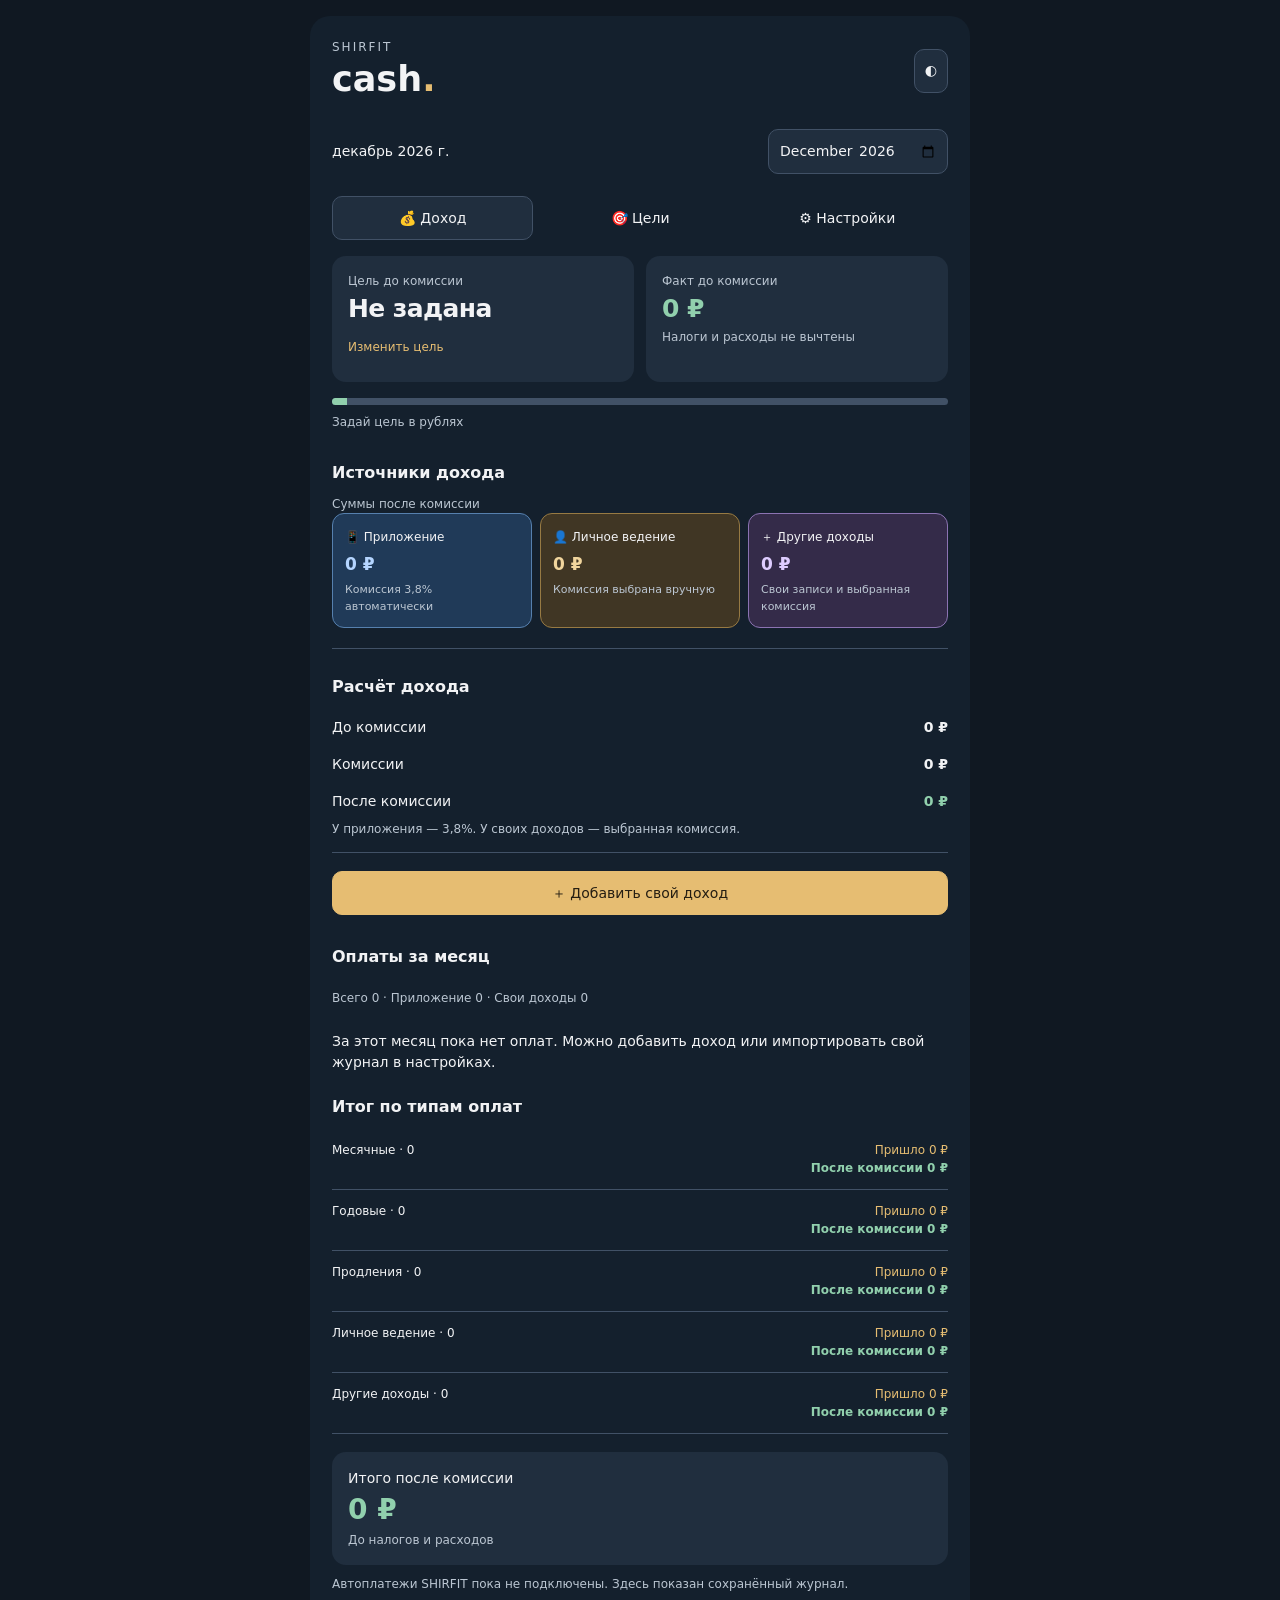
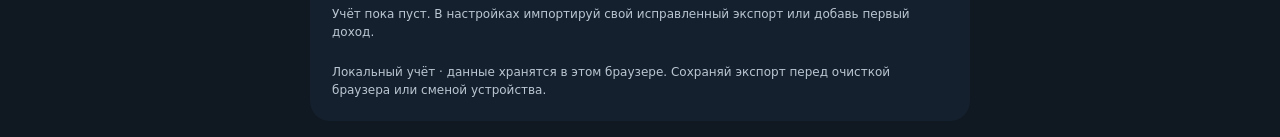
==== commit 10908698: "Redirect temporary Cash preview to current application" ====
--- a/cash-next-20261022.html
+++ b/cash-next-20261022.html
@@ -1,422 +1 @@
-<!doctype html>
-<html lang="ru"><head><meta charset="utf-8"><meta name="viewport" content="width=device-width,initial-scale=1"><meta name="theme-color" content="#14202d"><meta name="referrer" content="no-referrer"><title>Cash — SHIRFIT</title><style>
-#ch-root [hidden]{display:none!important}#ch-root .ch-befores{display:grid;grid-template-columns:repeat(2,minmax(0,1fr));gap:12px}#ch-root .ch-befores img{width:100%;display:block}#ch-root .ch-app{--ch-bg:#14202d;--ch-panel:#202e3e;--ch-text:#f2f3f5;--ch-muted:#bbc6d2;--ch-line:#415166;--ch-accent:#e6bd72;--ch-on:#251e12;--ch-good:#91d0ad;background:var(--ch-bg);color:var(--ch-text);padding:22px;border-radius:20px;font:14px/1.5 system-ui;max-width:660px;margin:auto;box-sizing:border-box}
-#ch-root .ch-app.light{--ch-bg:#faf7f0;--ch-panel:#fffdf8;--ch-text:#302a23;--ch-muted:#6e6358;--ch-line:#d9d0c1;--ch-accent:#815d26;--ch-on:#fffdf8;--ch-good:#376249}
-#ch-root .ch-app header{display:flex;justify-content:space-between;align-items:center;margin-bottom:14px}#ch-root .ch-app header small{letter-spacing:2px}#ch-root .ch-app h2{font-size:35px;line-height:1;margin:6px 0}#ch-root .ch-app h2 span{color:var(--ch-accent)}#ch-root .ch-period{display:flex;justify-content:space-between;align-items:center;gap:8px;flex-wrap:wrap;padding:12px 0}#ch-root .ch-app small{display:block;color:var(--ch-muted);font-size:12px}#ch-root .ch-app h3{font-size:16px;margin:22px 0 10px}
-#ch-root .ch-app button,#ch-root .ch-app input,#ch-root .ch-app select{font:inherit;color:var(--ch-text);background:var(--ch-panel);border:1px solid var(--ch-line);border-radius:10px;padding:10px;min-height:44px;box-sizing:border-box}#ch-root .ch-app button:active{transform:scale(.98)}#ch-root .ch-main-nav,#ch-root .ch-subnav{display:grid;grid-template-columns:repeat(2,minmax(0,1fr));gap:6px;margin:10px 0}#ch-root .ch-app button[aria-pressed=true]{background:var(--ch-accent);color:var(--ch-on);border-color:var(--ch-accent)}#ch-root .ch-subnav button{background:transparent;border-color:transparent}#ch-root .ch-subnav button[aria-pressed=true]{background:var(--ch-panel);color:var(--ch-text);border-color:var(--ch-line)}
-#ch-root .ch-hero{display:grid;grid-template-columns:repeat(2,minmax(0,1fr));gap:12px;margin:16px 0}#ch-root .ch-hero>div{background:var(--ch-panel);border-radius:14px;padding:16px;min-width:0}#ch-root .ch-hero span{display:block;color:var(--ch-muted);font-size:12px}#ch-root .ch-hero b{display:block;font-size:25px;letter-spacing:-.6px;font-variant-numeric:tabular-nums;overflow-wrap:anywhere}#ch-root #ch-fact{color:var(--ch-good)}#ch-root .ch-app button.ch-text{padding:4px 0;color:var(--ch-accent);background:none;border:0;font-size:12px;min-height:38px}
-#ch-root .ch-track{height:7px;background:var(--ch-line);border-radius:6px;overflow:hidden}#ch-root #ch-progress{height:100%;width:29.05856%;background:var(--ch-good);transition:width 240ms ease-out}#ch-root .ch-between{display:flex;justify-content:space-between;gap:14px;padding:8px 0}#ch-root .ch-between b{font-variant-numeric:tabular-nums;white-space:nowrap}#ch-root .ch-note{font-size:12px;color:var(--ch-muted);flex-wrap:wrap}#ch-root .ch-sources{display:grid;grid-template-columns:repeat(3,minmax(0,1fr));gap:8px}#ch-root .ch-sources article{background:var(--ch-panel);border-radius:12px;padding:12px;min-width:0}#ch-root .ch-sources span{font-size:12px}#ch-root .ch-sources b{display:block;font-size:17px;margin:5px 0;overflow-wrap:anywhere}#ch-root .ch-sources small{font-size:11px}
-#ch-root .ch-counts{padding:10px 0;color:var(--ch-muted);font-size:12px}#ch-root .ch-calculation{margin-top:20px;padding:4px 0 14px;border-top:1px solid var(--ch-line);border-bottom:1px solid var(--ch-line)}#ch-root .ch-detail{border-bottom:1px solid var(--ch-line);padding-bottom:10px;margin-top:10px}#ch-root summary{min-height:24px;padding:12px 0}#ch-root .ch-app .ch-primary{background:var(--ch-accent);color:var(--ch-on);border-color:var(--ch-accent);width:100%;margin:18px 0 8px}#ch-root .ch-sync{margin-top:10px}#ch-root .ch-app label{display:block;margin:14px 0}#ch-root .ch-app label input,#ch-root .ch-app label select{display:block;width:100%;margin-top:6px;font-size:16px}#ch-root .ch-manual-preview{background:var(--ch-panel);padding:14px;border-radius:10px;font-size:17px;font-variant-numeric:tabular-nums}#ch-root .ch-error{color:var(--ch-text)}#ch-root #ch-list article{border-bottom:1px solid var(--ch-line);padding:14px 0}#ch-root #ch-list strong{display:block}#ch-root #ch-notice{font-size:12px;color:var(--ch-muted)}
-@media(max-width:500px){#ch-root .ch-app{padding:16px}#ch-root .ch-main-nav button,#ch-root .ch-subnav button{font-size:12px;padding:8px 4px}#ch-root .ch-hero{gap:8px}#ch-root .ch-hero>div{padding:12px}#ch-root .ch-hero b{font-size:22px}#ch-root .ch-sources{grid-template-columns:1fr}#ch-root .ch-sources article{display:grid;grid-template-columns:1fr auto;gap:3px 10px}#ch-root .ch-sources small{grid-column:1/-1}#ch-root .ch-sources b{margin:0}#ch-root .ch-befores{grid-template-columns:1fr;max-width:390px;margin:auto}}
-@media(prefers-reduced-motion:reduce){#ch-root #ch-progress{transition:none}#ch-root .ch-app button:active{transform:none}}
-
-
-#ch-root .ch-app{--ch-app-fill:#203a58;--ch-app-line:#5680ae;--ch-app-ink:#b5d5ff;--ch-coach-fill:#403624;--ch-coach-line:#977a43;--ch-coach-ink:#f1d59d;--ch-extra-fill:#342b49;--ch-extra-line:#8b73b2;--ch-extra-ink:#deccff}
-#ch-root .ch-app.light{--ch-app-fill:#edf3fc;--ch-app-line:#91b1d9;--ch-app-ink:#315f99;--ch-coach-fill:#fbf0d9;--ch-coach-line:#bd9a56;--ch-coach-ink:#795520;--ch-extra-fill:#f4edfc;--ch-extra-line:#b09aca;--ch-extra-ink:#70499c}
-#ch-root .ch-subnav{grid-template-columns:repeat(3,minmax(0,1fr))}
-#ch-root .ch-sources article[data-source=app],#ch-root #ch-list article[data-source=app]{background:var(--ch-app-fill);border:1px solid var(--ch-app-line)}
-#ch-root .ch-sources article[data-source=coach],#ch-root #ch-list article[data-source=coach]{background:var(--ch-coach-fill);border:1px solid var(--ch-coach-line)}
-#ch-root .ch-sources article[data-source=extra],#ch-root #ch-list article[data-source=extra]{background:var(--ch-extra-fill);border:1px solid var(--ch-extra-line)}
-#ch-root .ch-sources article[data-source=app] b,#ch-root #ch-list article[data-source=app]>strong{color:var(--ch-app-ink)}
-#ch-root .ch-sources article[data-source=coach] b,#ch-root #ch-list article[data-source=coach]>strong{color:var(--ch-coach-ink)}
-#ch-root .ch-sources article[data-source=extra] b,#ch-root #ch-list article[data-source=extra]>strong{color:var(--ch-extra-ink)}
-#ch-root #ch-list article{padding:14px;margin-bottom:10px;border-radius:12px}
-#ch-root .ch-payment-amounts{display:grid;grid-template-columns:1fr 1fr;gap:8px;margin:10px 0}#ch-root .ch-payment-amounts b{font-size:17px;font-variant-numeric:tabular-nums}#ch-root .ch-payment-amounts>div:last-child{text-align:right}
-#ch-root .ch-gross-amount{color:var(--ch-accent)}#ch-root .ch-net-amount,#ch-root #ch-net{color:var(--ch-good)}
-#ch-root .ch-type-total{display:flex;gap:12px;justify-content:space-between;padding:12px 0;border-bottom:1px solid var(--ch-line)}#ch-root .ch-type-total>div{text-align:right}#ch-root .ch-type-total span,#ch-root .ch-type-total b{display:block;font-size:12px}#ch-root .ch-bottom-total{margin-top:18px;padding:16px;background:var(--ch-panel);border-radius:14px}#ch-root .ch-bottom-total>b{display:block;font-size:28px;color:var(--ch-good);font-variant-numeric:tabular-nums}
-
-#ch-root .ch-payment-actions{display:flex;gap:8px;flex-wrap:wrap;margin-top:10px}#ch-root .ch-payment-actions button{min-height:44px;font-size:12px}#ch-root .ch-storage-note{margin-top:22px}#ch-root .ch-period input{max-width:190px}#ch-root .ch-app .ch-error{color:#ffb4ab}#ch-root .ch-app.light .ch-error{color:#a12220}#ch-root #ch-notice{white-space:pre-wrap;overflow-wrap:anywhere}#ch-root .ch-app label input[type=checkbox]{display:inline-block;width:18px;min-height:18px;margin-right:8px}#ch-root .ch-app{min-height:80vh}body{margin:0;padding:16px;background:#101822;font-family:system-ui}#ch-root{max-width:700px;margin:auto}#ch-root .ch-app button:focus-visible,#ch-root .ch-app input:focus-visible,#ch-root .ch-app select:focus-visible{outline:3px solid var(--ch-good);outline-offset:3px}
-</style></head><body><div id="ch-root">
- <div class="ch-app" aria-label="Гибрид Cash и SHIRFIT">
-  <header><div><small>SHIRFIT</small><h2>cash<span>.</span></h2></div><button id="ch-theme" aria-label="Сменить тему макета">◐</button></header>
-  <div class="ch-period"><span id="ch-current-period">Текущий месяц</span><input id="ch-month-picker" type="month" aria-label="Месяц учёта"></div>
-  <section id="ch-month">
-   <div class="ch-subnav" aria-label="Данные месяца"><button data-sub="income" aria-pressed="true">💰 Доход</button><button data-sub="goals">🎯 Цели</button><button data-sub="settings">⚙️ Настройки</button></div>
-   <section id="ch-income">
-    <div class="ch-hero"><div><span id="ch-plan-label">Цель после комиссии</span><b id="ch-plan">—</b><button class="ch-text" id="ch-edit-goal">Изменить цель</button></div><div><span id="ch-fact-label">Факт после комиссии</span><b id="ch-fact">—</b><small>Налоги и расходы не вычтены</small></div></div>
-    <div class="ch-track" role="progressbar" aria-label="Выполнение цели" aria-valuemin="0" aria-valuemax="100" aria-valuenow="29.1"><div id="ch-progress"></div></div><div class="ch-between ch-note"><span id="ch-percent">Выполнено —</span><span id="ch-left">Осталось —</span></div>
-    <h3>Источники дохода</h3><small>Суммы после комиссии</small><div class="ch-sources"><article data-source="app"><span>📱 Приложение</span><b id="ch-app-net">—</b><small>Комиссия 3,8% автоматически</small></article><article data-source="coach"><span>👤 Личное ведение</span><b id="ch-coach-net">—</b><small>Комиссия выбрана вручную</small></article><article data-source="extra"><span>＋ Другие доходы</span><b id="ch-extra-net">—</b><small>Свои записи и выбранная комиссия</small></article></div>
-    <section class="ch-calculation" aria-label="Расчёт дохода"><h3>Расчёт дохода</h3><div class="ch-between"><span>До комиссии</span><b id="ch-gross">—</b></div><div class="ch-between"><span>Комиссии</span><b id="ch-fee">—</b></div><div class="ch-between"><span>После комиссии</span><b id="ch-net">—</b></div><small>У приложения — 3,8%. У своих доходов — выбранная комиссия.</small></section>
-    <button class="ch-primary" id="ch-add">＋ Добавить свой доход</button>
-    <h3>Оплаты за месяц</h3><div id="ch-payment-counts" class="ch-counts"></div><div id="ch-list"></div><h3>Итог по типам оплат</h3><div id="ch-breakdown"></div><div class="ch-bottom-total"><span>Итого после комиссии</span><b id="ch-bottom-net">—</b><small>До налогов и расходов</small></div><small class="ch-sync">Автоплатежи SHIRFIT пока не подключены. Здесь показан сохранённый журнал.</small>
-   </section>
-   <section id="ch-goals" hidden><h3>🎯 Цель по доходу</h3><form id="ch-goal-form"><label>Сумма на месяц, ₽<input id="ch-goal-input" type="number" min="0.01" step="0.01" value="200000" required></label><label>Как считать цель<select id="ch-basis"><option value="net">После комиссии</option><option value="gross">До комиссии</option></select></label><small>План и факт сравниваются на одной основе.</small><button class="ch-primary" type="submit">Сохранить цель</button></form><details class="ch-detail"><summary>Планы по продажам · дополнительно</summary><p>Годовые, месячные, продления, личное ведение и другие доходы сохраняются как отдельные планы.</p><div><form id="ch-quantity-form"><div id="ch-quantity-inputs"></div><p id="ch-quantity-total"></p><button type="submit">Сохранить планы продаж</button><button type="button" id="ch-use-quantity-goal">Сделать суммарной целью</button></form></div></details></section>
-   <section id="ch-settings" hidden><section class="ch-calculation"><h3>Мои данные</h3><button id="ch-export">Экспортировать JSON</button><label>Импортировать JSON<input id="ch-import-file" type="file" accept="application/json,.json"></label><label><input id="ch-import-replace" type="checkbox"> Заменить текущий учёт файлом</label><small>Перед импортом сохраняется резервная копия. Обычный импорт объединяет записи по ID; конфликт не перезаписывает данные.</small><button id="ch-restore-backup">Восстановить копию до импорта</button></section><h3>⚙️ Настройки</h3><label>Оформление<select id="ch-theme-setting"><option value="dark">Тёмное</option><option value="light">Светлое</option></select></label><section class="ch-calculation"><h3>Оплаты приложения</h3><div class="ch-between"><span>Комиссия автоматически</span><b>3,8%</b></div><small>Ставка применяется к оплатам приложения, не ко всем твоим доходам.</small></section><label>Комиссия для новых ручных записей<select id="ch-manual-default"><option value="none">Без комиссии</option><option value="app">3,8%</option></select></label><small>При добавлении можно выбрать свой процент или сумму. Уже добавленные записи не меняются.</small><section class="ch-calculation"><h3>Связь с SHIRFIT</h3><div class="ch-between"><span>Подключение</span><b>Не подключено</b></div><small>Автоматический источник ещё не подключён. Не вноси одну оплату повторно из разных источников.</small></section></section>
-  </section>
-  <section id="ch-manual" hidden><button id="ch-manual-back">‹ Назад к месяцу</button><h3>Добавить свой доход</h3><form id="ch-manual-form"><label>За что<select id="ch-kind"><option value="coaching-month">Личное ведение · месяц</option><option value="coaching-3month">Личное ведение · 3 месяца</option><option value="consult">Консультация</option><option value="extra">Другой доход</option></select></label><label>Дата<input id="ch-date" type="date" required></label><label>Стоимость, ₽<input id="ch-amount" type="number" min="0.01" step="0.01" value="" required></label><label>Комиссия<select id="ch-fee-kind"><option value="none">Без комиссии</option><option value="app">3,8%</option><option value="percent">Свой процент</option><option value="amount">Сумма в рублях</option></select></label><label id="ch-custom-wrap" hidden>Размер комиссии<input id="ch-custom-fee" type="number" min="0" step="0.01" value="0"></label><label>Примечание<input id="ch-note" type="text" maxlength="120" placeholder="Например, ведение за октябрь"></label><div class="ch-manual-preview" id="ch-preview" aria-live="polite">Введи сумму</div><p class="ch-error" id="ch-error" role="alert"></p><button class="ch-primary" type="submit">Сохранить доход</button><small>Запись сохраняется в этом браузере. Экспорт сохраняет отдельную копию.</small></form></section>
-  <section id="ch-import-preview" hidden><h3>Предпросмотр импорта</h3><p id="ch-import-summary"></p><button id="ch-import-confirm" class="ch-primary">Применить импорт</button><button id="ch-import-cancel">Отмена</button></section><p id="ch-notice" role="status" aria-live="polite"></p><button id="ch-undo" hidden>Вернуть удалённую запись</button><small class="ch-storage-note">Локальный учёт · данные хранятся в этом браузере. Сохраняй экспорт перед очисткой браузера или сменой устройства.</small>
- </div>
-</div><script>(function (root, factory) {
-  'use strict';
-  const api = factory();
-  if (typeof module === 'object' && module.exports) module.exports = api;
-  else root.CashCore = api;
-})(typeof globalThis !== 'undefined' ? globalThis : this, function () {
-  'use strict';
-  const own = (v, k) => Object.prototype.hasOwnProperty.call(v, k);
-  const object = v => v !== null && typeof v === 'object' && !Array.isArray(v);
-  const fail = message => { throw new Error(message); };
-  function clone(v) {
-    const seen = new Set();
-    function check(x) {
-      if (x === null || typeof x === 'string' || typeof x === 'boolean') return;
-      if (typeof x === 'number' && Number.isFinite(x)) return;
-      if (typeof x !== 'object' || seen.has(x)) fail('Ожидаются конечные JSON-данные');
-      seen.add(x);
-      if (!Array.isArray(x) && !object(x)) fail('Неверный объект');
-      for (const k of Object.keys(x)) {
-        if (['__proto__', 'constructor', 'prototype'].includes(k)) fail('Недопустимое имя поля');
-        check(x[k]);
-      }
-      seen.delete(x);
-    }
-    check(v);
-    return JSON.parse(JSON.stringify(v));
-  }
-  function stable(v) {
-    if (Array.isArray(v)) return '[' + v.map(stable).join(',') + ']';
-    if (object(v)) return '{' + Object.keys(v).sort().map(k => JSON.stringify(k) + ':' + stable(v[k])).join(',') + '}';
-    return JSON.stringify(v);
-  }
-  function monthKey(s) {
-    if (typeof s !== 'string' || !/^\d{4}-\d{1,2}$/.test(s)) fail('Неверный месяц');
-    const [y, m] = s.split('-').map(Number);
-    if (y < 1 || m < 1 || m > 12) fail('Неверный месяц');
-    return String(y).padStart(4, '0') + '-' + String(m).padStart(2, '0');
-  }
-  function date(s) {
-    if (typeof s !== 'string' || !/^\d{4}-\d{2}-\d{2}$/.test(s)) fail('Дата должна иметь формат ГГГГ-ММ-ДД');
-    const [y, m, d] = s.split('-').map(Number);
-    const leap = y % 4 === 0 && (y % 100 !== 0 || y % 400 === 0);
-    const days = [31, leap ? 29 : 28, 31, 30, 31, 30, 31, 31, 30, 31, 30, 31];
-    if (y < 1 || m < 1 || m > 12 || d < 1 || d > days[m - 1]) fail('Несуществующая дата');
-    return s;
-  }
-  function moneyMinor(v) {
-    if (typeof v !== 'number' && typeof v !== 'string') fail('Неверная сумма');
-    const s = typeof v === 'string' ? v.trim() : String(v);
-    if (!/^-?\d+(\.\d{1,2})?$/.test(s)) fail('Сумма должна содержать не более двух знаков после запятой');
-    const negative = s.startsWith('-');
-    const [whole, fraction = ''] = s.replace(/^-/, '').split('.');
-    const n = Number(whole) * 100 + Number(fraction.padEnd(2, '0'));
-    if (!Number.isSafeInteger(n)) fail('Слишком большая сумма');
-    return negative ? -n : n;
-  }
-  const appType = p => typeof p.t === 'string' && p.t.startsWith('app-');
-  function explicitFee(f, amount) {
-    if (!object(f) || !['none', 'percent', 'amount'].includes(f.kind)) fail('Неверная комиссия');
-    if (f.kind === 'none') {
-      if (f.value !== undefined && Number(f.value) !== 0) fail('Неверная комиссия');
-      return 0;
-    }
-    if (f.kind === 'amount') {
-      const n = moneyMinor(f.value);
-      if (n < 0 || n > amount) fail('Комиссия превышает сумму');
-      return n;
-    }
-    if ((typeof f.value !== 'number' && typeof f.value !== 'string') || String(f.value).trim() === '') fail('Неверный процент');
-    const v = Number(f.value);
-    if (!Number.isFinite(v) || v < 0 || v > 100) fail('Неверный процент');
-    return Math.round(amount * v / 100);
-  }
-  function feeMinor(p) {
-    const amount = moneyMinor(p.a);
-    if (amount <= 0) fail('Сумма должна быть положительной');
-    if (appType(p)) return Math.round(amount * 38 / 1000);
-    if (p.fee !== undefined) return explicitFee(p.fee, amount);
-    return p.nc === true ? 0 : Math.round(amount * 38 / 1000);
-  }
-  function record(p, key) {
-    if (!object(p) || typeof p.t !== 'string' || !p.t.trim() || ['__proto__', 'constructor', 'prototype'].includes(p.t)) fail('Не указан тип записи');
-    if (date(p.d).slice(0, 7) !== key) fail('Дата записи не соответствует месяцу');
-    if (moneyMinor(p.a) <= 0) fail('Сумма должна быть положительной');
-    if (p.id !== undefined && !((typeof p.id === 'string' && p.id.length > 0) || (typeof p.id === 'number' && Number.isSafeInteger(p.id)))) fail('Неверный ID записи');
-    if (p.nc !== undefined && typeof p.nc !== 'boolean') fail('Неверное поле nc');
-    if (p.n !== undefined && typeof p.n !== 'string') fail('Неверное примечание');
-    if (p.fee !== undefined) explicitFee(p.fee, moneyMinor(p.a));
-    feeMinor(p);
-  }
-  function emptyDB() { return {schemaVersion: 7, months: {}, settings: {theme: 'dark', manualFeeKind: 'none'}}; }
-  function rawDB(input) {
-    const d = clone(input);
-    if (!object(d) || !object(d.months) || (d.schemaVersion !== undefined && d.schemaVersion !== 7)) fail('Неверный формат базы');
-    if (d.settings !== undefined && !object(d.settings)) fail('Неверные настройки');
-    return d;
-  }
-  function idKey(id) { return String(id); }
-  function normalize(input) {
-    const d = rawDB(input), result = {...d, schemaVersion: 7, months: {}, settings: {...emptyDB().settings, ...(d.settings || {})}}, ids = new Set();
-    for (const [rawKey, m] of Object.entries(d.months)) {
-      const key = monthKey(rawKey);
-      if (!object(m) || !Array.isArray(m.p)) fail('Неверный месяц базы');
-      if (m.y !== undefined && m.y !== Number(key.slice(0, 4))) fail('Год месяца не соответствует ключу');
-      if (m.m !== undefined && m.m !== Number(key.slice(5))) fail('Номер месяца не соответствует ключу');
-      if (own(result.months, key)) fail('Повторяющийся месяц');
-      for (const p of m.p) {
-        record(p, key);
-        if (p.id !== undefined) {
-          const id = idKey(p.id);
-          if (ids.has(id)) fail('Повторяющийся ID записи');
-          ids.add(id);
-        }
-      }
-      result.months[key] = m;
-      goalFor(result, key);
-    }
-    return result;
-  }
-  function migrateYear2026(input) {
-    const d = rawDB(input), out = {...d, months: {}}, report = {bucketYearsChanged: 0, monthYearsChanged: 0, recordYearsChanged: 0, recordsMoved: 0, records: 0, duplicateRecordsSkipped: 0};
-    // Metadata follows its original month; payments follow their explicit calendar date.
-    const pending = [];
-    for (const [rawKey, m] of Object.entries(d.months)) {
-      const oldKey = monthKey(rawKey), key = oldKey.startsWith('2025-') ? '2026' + oldKey.slice(4) : oldKey;
-      if (!object(m) || !Array.isArray(m.p)) fail('Неверный месяц базы');
-      if (m.y !== undefined && m.y !== Number(oldKey.slice(0, 4))) fail('Год месяца не соответствует исходному ключу');
-      if (m.m !== undefined && m.m !== Number(oldKey.slice(5))) fail('Номер месяца не соответствует исходному ключу');
-      report.bucketYearsChanged += Number(key !== oldKey);
-      const meta = {...m, p: []};
-      if (meta.y === 2025) { meta.y = 2026; report.monthYearsChanged++; }
-      if (own(out.months, key) && stable({...out.months[key], p: []}) !== stable(meta)) fail('Конфликт метаданных месяцев при переносе года');
-      if (!own(out.months, key)) out.months[key] = meta;
-      for (const p of m.p) {
-        date(p.d);
-        if (p.d.startsWith('2025-')) { p.d = '2026' + p.d.slice(4); report.recordYearsChanged++; }
-        const dest = p.d.slice(0, 7);
-        report.recordsMoved += Number(dest !== key);
-        pending.push([dest, p]);
-      }
-    }
-    const ids = new Map();
-    for (const [key, p] of pending) {
-      record(p, key);
-      if (p.id !== undefined) {
-        const id = idKey(p.id), fingerprint = stable(p);
-        if (ids.has(id)) {
-          if (ids.get(id) !== fingerprint) fail('Конфликт ID записи при переносе года');
-          report.duplicateRecordsSkipped++;
-          continue;
-        }
-        ids.set(id, fingerprint);
-      }
-      if (!own(out.months, key)) out.months[key] = {y: Number(key.slice(0, 4)), m: Number(key.slice(5)), p: []};
-      out.months[key].p.push(p); report.records++;
-    }
-    return {data: normalize(out), report};
-  }
-  function payments(db, key) {
-    if (key !== undefined && key !== null && key !== '') return db.months[monthKey(key)]?.p || [];
-    return Object.values(db.months).flatMap(m => m.p);
-  }
-  function summarize(list) {
-    const r = {grossMinor: 0, feeMinor: 0, netMinor: 0, count: 0, appCount: 0, manualCount: 0, byKind: {}};
-    for (const p of list) {
-      if (!object(p) || typeof p.t !== 'string' || ['__proto__', 'constructor', 'prototype'].includes(p.t)) fail('Неверный тип записи');
-      const gross = moneyMinor(p.a), fee = feeMinor(p);
-      r.grossMinor += gross; r.feeMinor += fee; r.count++; r[appType(p) ? 'appCount' : 'manualCount']++;
-      const k = r.byKind[p.t] || (r.byKind[p.t] = {count: 0, grossMinor: 0, feeMinor: 0, netMinor: 0});
-      k.count++; k.grossMinor += gross; k.feeMinor += fee; k.netMinor += gross - fee;
-      if (![r.grossMinor, r.feeMinor].every(Number.isSafeInteger)) fail('Итог превышает точность расчёта');
-    }
-    r.netMinor = r.grossMinor - r.feeMinor;
-    return r;
-  }
-  function createPayment(input, id) {
-    if (!object(input) || typeof input.type !== 'string' || !input.type.trim() || input.type.startsWith('app-')) fail('Вручную можно добавить только ручной доход');
-    const kind = input.feeKind || 'none';
-    const p = {id, t: input.type, a: moneyMinor(input.amount) / 100, d: date(input.date), n: input.n === undefined ? '' : input.n, source: 'manual', fee: {kind, value: kind === 'none' ? 0 : input.feeValue}};
-    if (id === undefined) fail('Не указан ID записи');
-    record(p, p.d.slice(0, 7));
-    p.fee.value = Number(p.fee.value);
-    return p;
-  }
-  function goalFor(db, key) {
-    const m = db.months[monthKey(key)];
-    if (!m) return {amount: 0, amountMinor: 0, basis: 'gross', source: 'legacy'};
-    if (m.incomeGoal !== undefined) {
-      const g = m.incomeGoal;
-      if (!object(g) || !['net', 'gross'].includes(g.basis) || moneyMinor(g.amount) < 0) fail('Неверная денежная цель');
-      return {amount: Number(g.amount), amountMinor: moneyMinor(g.amount), basis: g.basis, source: 'incomeGoal'};
-    }
-    const g = m.g || {}, prices = {annual: 6999, mapp: 1499, ren: 1499, cm: 40000, c3: 90000, extra: 1};
-    if (!object(g)) fail('Неверный план');
-    let amountMinor = 0;
-    for (const [k, price] of Object.entries(prices)) {
-      const v = g[k] === undefined ? 0 : g[k];
-      if (typeof v !== 'number' || !Number.isFinite(v) || v < 0 || (k !== 'extra' && !Number.isInteger(v))) fail('Неверный план');
-      amountMinor += k === 'extra' ? moneyMinor(v) : v * price * 100;
-    }
-    if (!Number.isSafeInteger(amountMinor)) fail('Цель превышает точность расчёта');
-    return {amount: amountMinor / 100, amountMinor, basis: 'gross', source: 'legacy'};
-  }
-  // A full canonical record is encoded into generated IDs: deterministic and collision-free.
-  function assignMissingIDs(db) {
-    const occurrences = new Map();
-    for (const [key, m] of Object.entries(db.months)) for (const p of m.p) {
-      if (p.id !== undefined) continue;
-      const canonical = key + ':' + stable(p), count = (occurrences.get(canonical) || 0) + 1;
-      occurrences.set(canonical, count);
-      p.id = 'legacy:' + encodeURIComponent(canonical) + ':' + count;
-    }
-    return db;
-  }
-  function mergeImport(current, incoming) {
-    const data = assignMissingIDs(normalize(current)), raw = rawDB(incoming), inputIDs = new Map();
-    let inputDuplicateCount = 0, inputCount = 0;
-    for (const [key, m] of Object.entries(raw.months)) {
-      if (!object(m) || !Array.isArray(m.p)) fail('Неверный месяц базы');
-      m.p = m.p.filter(p => {
-        record(p, monthKey(key)); inputCount++;
-        if (p.id === undefined) return true;
-        const id = idKey(p.id), fingerprint = stable(p);
-        if (inputIDs.has(id)) {
-          if (inputIDs.get(id) !== fingerprint) fail('Конфликт ID: импорт не выполнен');
-          inputDuplicateCount++; return false;
-        }
-        inputIDs.set(id, fingerprint); return true;
-      });
-    }
-    const next = assignMissingIDs(normalize(raw)), ids = new Map();
-    const report = {before: payments(data).length, incoming: inputCount, added: 0, skipped: inputDuplicateCount, conflicts: 0};
-    for (const p of payments(data)) ids.set(idKey(p.id), stable(p));
-    for (const [key, m] of Object.entries(next.months)) {
-      if (!own(data.months, key)) data.months[key] = {...m, p: []};
-      for (const p of m.p) {
-        const id = idKey(p.id), fingerprint = stable(p);
-        if (ids.has(id)) {
-          if (ids.get(id) !== fingerprint) fail('Конфликт ID: импорт не выполнен');
-          report.skipped++; continue;
-        }
-        ids.set(id, fingerprint); data.months[key].p.push(p); report.added++;
-      }
-    }
-    report.after = payments(data).length;
-    return {data: normalize(data), report};
-  }
-  return Object.freeze({emptyDB, normalize, migrateYear2026, moneyMinor, feeMinor, summarize, payments, createPayment, goalFor, mergeImport});
-});
-</script><script>(function () {
-  'use strict';
-  const C = window.CashCore, $ = id => document.getElementById('ch-' + id);
-  const KEY = 'shirfit.cash.v1', BACKUP = KEY + '.before-import';
-  const labels = {'app-monthly':'Месячная подписка','app-annual':'Годовая подписка','app-renewal':'Продление','coaching-month':'Личное ведение · месяц','coaching-3month':'Личное ведение · 3 месяца',consult:'Консультация',extra:'Другой доход'};
-  const planLabels = {annual:'Годовые · шт.',mapp:'Месячные · шт.',ren:'Продления · шт.',cm:'Ведение на месяц · клиентов',c3:'Ведение на 3 месяца · клиентов',extra:'Другие доходы · ₽'};
-  const clone = x => JSON.parse(JSON.stringify(x));
-  const appType = p => p.t.startsWith('app-');
-  const today = () => { const d = new Date(); return d.getFullYear() + '-' + String(d.getMonth()+1).padStart(2,'0') + '-' + String(d.getDate()).padStart(2,'0'); };
-  const money = n => (n/100).toLocaleString('ru-RU',{minimumFractionDigits:0,maximumFractionDigits:2}) + ' ₽';
-  let db = C.emptyDB(), selected = today().slice(0,7), pending = null, editing = null, dateChosen = false, undo = null;
-  let storageOK = true, writesBlocked = false, loadedRaw = null;
-  function notice(text, error) { $('notice').textContent = text; $('notice').classList.toggle('ch-error',!!error); }
-  function withIDs(input){const n=C.normalize(input),r=C.mergeImport(C.emptyDB(),n).data;return {...n,months:r.months};}
-  function commit(next) {
-    if(writesBlocked)throw Error('Сохранение заблокировано: сначала нужно восстановить повреждённый журнал. Исходные данные не перезаписаны.');
-    if(localStorage.getItem(KEY)!==loadedRaw)throw Error('Данные изменились в другой вкладке. Перезагрузи страницу перед сохранением; текущий ввод не применён.');
-    const valid = withIDs(next);
-    try { localStorage.setItem(KEY,JSON.stringify(valid)); }
-    catch (_) { storageOK = false; throw Error('Браузер не смог сохранить данные. Изменение не применено. Проверь свободное место и разрешение хранения.'); }
-    db = valid; loadedRaw=JSON.stringify(valid); storageOK = true; render();
-  }
-  function ensureMonth(next,key) { return next.months[key] || (next.months[key]={y:Number(key.slice(0,4)),m:Number(key.slice(5)),p:[],g:{},f:{}}); }
-  function rows(key) { return C.payments(db,key || selected).filter(p=>!p.archivedAt); }
-  function category(p) { return appType(p)?'app':p.t.startsWith('coaching-')?'coach':'extra'; }
-  function element(tag,text,cls) { const n=document.createElement(tag); if(text!==undefined)n.textContent=text; if(cls)n.className=cls; return n; }
-  function sub(name) { ['income','goals','settings'].forEach(id=>$(id).hidden=id!==name); document.querySelectorAll('[data-sub]').forEach(b=>b.setAttribute('aria-pressed',String(b.dataset.sub===name))); }
-  function formVisible(on) { $('manual').hidden=!on; $('month').hidden=on; }
-  function applyTheme() { document.querySelector('.ch-app').classList.toggle('light',db.settings.theme==='light'); $('theme-setting').value=db.settings.theme==='light'?'light':'dark'; $('manual-default').value=db.settings.manualFeeKind==='app'?'app':'none'; }
-  function render() {
-    const pp=rows(), total=C.summarize(pp), goal=C.goalFor(db,selected), fact=goal.basis==='net'?total.netMinor:total.grossMinor;
-    $('current-period').textContent=new Date(selected+'-01T12:00:00').toLocaleDateString('ru-RU',{month:'long',year:'numeric'});
-    $('month-picker').value=selected;
-    $('plan-label').textContent=goal.basis==='net'?'Цель после комиссии':'Цель до комиссии';
-    $('fact-label').textContent=goal.basis==='net'?'Факт после комиссии':'Факт до комиссии';
-    $('plan').textContent=goal.amountMinor>0?money(goal.amountMinor):'Не задана'; $('fact').textContent=money(fact);
-    const ratio=goal.amountMinor>0?fact/goal.amountMinor*100:0;
-    $('progress').style.width=Math.min(ratio,100)+'%'; document.querySelector('.ch-track').setAttribute('aria-valuenow',String(Math.min(ratio,100)));
-    $('percent').textContent=goal.amountMinor>0?'Выполнено '+ratio.toLocaleString('ru-RU',{maximumFractionDigits:1})+'%':'Задай цель в рублях';
-    $('left').textContent=goal.amountMinor>0?(fact>=goal.amountMinor?'Сверх цели '+money(fact-goal.amountMinor):'Осталось '+money(goal.amountMinor-fact)):'';
-    $('gross').textContent=money(total.grossMinor); $('fee').textContent=money(total.feeMinor); $('net').textContent=money(total.netMinor); $('bottom-net').textContent=money(total.netMinor);
-    for(const kind of ['app','coach','extra']) $(kind+'-net').textContent=money(C.summarize(pp.filter(p=>category(p)===kind)).netMinor);
-    $('payment-counts').textContent='Всего '+total.count+' · Приложение '+total.appCount+' · Свои доходы '+total.manualCount;
-    $('list').replaceChildren();
-    if(!pp.length)$('list').append(element('p','За этот месяц пока нет оплат. Можно добавить доход или импортировать свой журнал в настройках.'));
-    [...pp].sort((a,b)=>b.d.localeCompare(a.d)).forEach(p=>{
-      const article=element('article'); article.dataset.source=category(p);
-      const title=element('strong',labels[p.t]||p.t), date=element('small',p.d.split('-').reverse().join('.')+' · '+(appType(p)?'Приложение':'Вручную'));
-      const amount=element('div',undefined,'ch-payment-amounts'), left=element('div'), right=element('div');
-      left.append(element('small','Пришло'),element('b',money(C.moneyMinor(p.a)),'ch-gross-amount'));
-      right.append(element('small','После комиссии'),element('b',money(C.moneyMinor(p.a)-C.feeMinor(p)),'ch-net-amount')); amount.append(left,right);
-      const fee=element('small','Комиссия '+money(C.feeMinor(p))+(appType(p)?' · 3,8%':p.fee?' · выбрана вручную':p.nc===true?' · без комиссии':' · прежнее правило 3,8%'));
-      const actions=element('div',undefined,'ch-payment-actions');
-      if(!appType(p)){const edit=element('button','Изменить');edit.type='button';edit.addEventListener('click',()=>openForm(p));actions.append(edit);}
-      const remove=element('button','Удалить');remove.type='button';remove.addEventListener('click',()=>archive(p));actions.append(remove);
-      article.append(title,date,amount,fee);if(p.n)article.append(element('p',p.n));article.append(actions);$('list').append(article);
-    });
-    $('breakdown').replaceChildren();
-    const groups=[['Месячные',pp.filter(p=>p.t==='app-monthly')],['Годовые',pp.filter(p=>p.t==='app-annual')],['Продления',pp.filter(p=>p.t==='app-renewal')],['Личное ведение',pp.filter(p=>category(p)==='coach')],['Другие доходы',pp.filter(p=>category(p)==='extra')]];
-    groups.forEach(([name,list])=>{const t=C.summarize(list),box=element('div',undefined,'ch-type-total'),values=element('div');values.append(element('span','Пришло '+money(t.grossMinor),'ch-gross-amount'),element('b','После комиссии '+money(t.netMinor),'ch-net-amount'));box.append(element('span',name+' · '+t.count),values);$('breakdown').append(box);});
-    $('goal-input').value=goal.amount||'';$('basis').value=goal.basis;
-    const g=db.months[selected]?.g||{};
-    for(const key of Object.keys(planLabels))document.getElementById('plan-'+key).value=g[key]||0;
-    showQuantityTotal(); applyTheme();
-  }
-  function getManualInput() {
-    const kind=$('fee-kind').value;
-    return {type:$('kind').value,date:$('date').value,amount:$('amount').value,feeKind:kind==='app'?'percent':kind,feeValue:kind==='app'?3.8:kind==='none'?0:$('custom-fee').value,n:$('note').value};
-  }
-  function preview() {
-    $('custom-wrap').hidden=!['percent','amount'].includes($('fee-kind').value);
-    try {const p=C.createPayment(getManualInput(),'preview');$('preview').textContent='В доход: '+money(C.moneyMinor(p.a)-C.feeMinor(p))+' · комиссия '+money(C.feeMinor(p));}
-    catch (_) {$('preview').textContent='Введи стоимость и проверь комиссию.';}
-  }
-  function openForm(p) {
-    editing=p?{id:p.id,month:selected,original:clone(p)}:null;dateChosen=!!p;
-    $('date').value=p?p.d:today();if(p&&![...$('kind').options].some(o=>o.value===p.t)){const option=element('option',p.t);option.value=p.t;$('kind').append(option);}$('kind').value=p?p.t:'coaching-month';$('amount').value=p?p.a:'';$('note').value=p?p.n||'':'';
-    let kind=p?(p.fee?.kind||(p.nc===true?'none':'app')):(['none','app'].includes(db.settings.manualFeeKind)?db.settings.manualFeeKind:'none');
-    if(kind==='percent'&&Number(p?.fee?.value)===3.8)kind='app';
-    $('fee-kind').value=kind||'none';$('custom-fee').value=p?.fee?.value||0;$('error').textContent='';formVisible(true);preview();$('amount').focus();
-  }
-  function archive(p) {
-    if(!window.confirm('Убрать эту запись из итогов? Её можно вернуть кнопкой отмены.'))return;
-    try {const next=clone(db),record=next.months[selected].p.find(r=>String(r.id)===String(p.id));if(!record)throw Error('Запись уже изменилась.');record.archivedAt=new Date().toISOString();commit(next);undo={id:p.id,month:selected};$('undo').hidden=false;notice('Запись убрана из итогов. Она сохранена в экспорте и доступна для отмены.');}catch(e){notice(e.message,true);}
-  }
-  function readQuantity() { const g={};for(const key of Object.keys(planLabels)){const value=Number(document.getElementById('plan-'+key).value);if(!Number.isFinite(value)||value<0||(key!=='extra'&&!Number.isInteger(value)))throw Error('Проверь план продаж.');g[key]=value;}return g; }
-  function showQuantityTotal() {try{const next=C.emptyDB();next.months[selected]={p:[],g:readQuantity()};$('quantity-total').textContent='План до комиссии: '+money(C.goalFor(next,selected).amountMinor);}catch(e){$('quantity-total').textContent=e.message;} }
-  function download() {try{const blob=new Blob([writesBlocked&&loadedRaw?loadedRaw:JSON.stringify(db,null,2)],{type:'application/json'}),url=URL.createObjectURL(blob),a=document.createElement('a');a.href=url;a.download='shirfit-cash-'+today()+'.json';a.click();setTimeout(()=>URL.revokeObjectURL(url),1000);notice('Экспорт подготовлен. Сохрани файл в надёжном месте.');}catch(e){notice('Не удалось подготовить экспорт: '+e.message,true);} }
-  async function prepareImport(file) {
-    if(!file)return;
-    try {
-      if(file.size>10*1024*1024)throw Error('Файл слишком большой для этого импорта.');
-      const data=JSON.parse(await file.text()), normalized=withIDs(data), replace=$('import-replace').checked;
-      const result=replace?{data:normalized,report:{incoming:C.payments(normalized).length,added:C.payments(normalized).length,skipped:0}}:C.mergeImport(db,normalized);
-      pending={...result,replace,base:JSON.stringify(db)};
-      $('import-summary').textContent=(replace?'Замена текущего журнала. ':'Объединение по ID. ')+'В файле: '+result.report.incoming+' записей; '+(replace?'будет загружено: ':'новых: ')+result.report.added+'; уже есть: '+result.report.skipped+'. Перед применением сохраняется копия текущего учёта.';
-      $('import-preview').hidden=false;notice('Проверь предпросмотр. Данные ещё не изменены.');
-    }catch(e){pending=null;$('import-preview').hidden=true;notice('Импорт не применён: '+e.message+' Если год указан ошибочно, используй исправленный экспорт.',true);}
-  }
-  document.querySelectorAll('[data-sub]').forEach(b=>b.addEventListener('click',()=>sub(b.dataset.sub)));
-  $('edit-goal').addEventListener('click',()=>sub('goals'));
-  $('month-picker').addEventListener('change',()=>{if(/^\d{4}-\d{2}$/.test($('month-picker').value)){selected=$('month-picker').value;render();}});
-  $('goal-form').addEventListener('submit',e=>{e.preventDefault();try{const amount=C.moneyMinor($('goal-input').value);if(amount<=0)throw Error('Цель должна быть больше нуля.');const next=clone(db);ensureMonth(next,selected).incomeGoal={amount:amount/100,basis:$('basis').value};commit(next);sub('income');notice('Цель на выбранный месяц сохранена.');}catch(err){notice(err.message,true);}});
-  $('add').addEventListener('click',()=>openForm());$('manual-back').addEventListener('click',()=>{formVisible(false);editing=null;});
-  $('manual-form').addEventListener('input',preview);$('manual-form').addEventListener('change',preview);$('date').addEventListener('input',()=>{dateChosen=true;});
-  $('manual-form').addEventListener('submit',e=>{e.preventDefault();try{const id=editing?editing.id:(crypto.randomUUID?crypto.randomUUID():'manual-'+Date.now()+'-'+Math.random().toString(36).slice(2));const p=C.createPayment(getManualInput(),id),next=clone(db),key=p.d.slice(0,7);if(editing){const old=next.months[editing.month].p.find(r=>String(r.id)===String(editing.id));if(!old||JSON.stringify(old)!==JSON.stringify(editing.original))throw Error('Запись изменилась. Открой её заново.');next.months[editing.month].p=next.months[editing.month].p.filter(r=>String(r.id)!==String(editing.id));const preserved={...old,...p};ensureMonth(next,key).p.push(preserved);}else ensureMonth(next,key).p.push(p);const previous=selected;selected=key;try{commit(next);}catch(err){selected=previous;throw err;}formVisible(false);editing=null;sub('income');notice('Доход сохранён в этом браузере.');}catch(err){$('error').textContent=err.message;}});
-  $('undo').addEventListener('click',()=>{if(!undo)return;try{const next=clone(db),p=next.months[undo.month].p.find(r=>String(r.id)===String(undo.id));if(!p)throw Error('Запись не найдена.');delete p.archivedAt;commit(next);undo=null;$('undo').hidden=true;notice('Запись возвращена.');}catch(e){notice(e.message,true);}});
-  function changeSettings(patch){try{const next=clone(db);Object.assign(next.settings,patch);commit(next);}catch(e){notice(e.message,true);applyTheme();}}
-  $('theme').addEventListener('click',()=>changeSettings({theme:db.settings.theme==='light'?'dark':'light'}));$('theme-setting').addEventListener('change',()=>changeSettings({theme:$('theme-setting').value}));$('manual-default').addEventListener('change',()=>changeSettings({manualFeeKind:$('manual-default').value}));
-  for(const [key,name] of Object.entries(planLabels)){const label=element('label',name),input=element('input');input.id='plan-'+key;input.type='number';input.min='0';input.step=key==='extra'?'0.01':'1';input.value='0';input.addEventListener('input',showQuantityTotal);label.append(input);$('quantity-inputs').append(label);}
-  $('quantity-form').addEventListener('submit',e=>{e.preventDefault();try{const next=clone(db),m=ensureMonth(next,selected);m.g={...(m.g||{}),...readQuantity()};commit(next);notice('Планы продаж сохранены. Прямая денежная цель не заменена.');}catch(err){notice(err.message,true);}});
-  $('use-quantity-goal').addEventListener('click',()=>{try{const next=clone(db),m=ensureMonth(next,selected);m.g={...(m.g||{}),...readQuantity()};const temporary=clone(next);delete temporary.months[selected].incomeGoal;const g=C.goalFor(temporary,selected);if(g.amountMinor<=0)throw Error('Суммарный план пока нулевой.');m.incomeGoal={amount:g.amount,basis:'gross'};commit(next);sub('income');notice('Сумма планов установлена целью до комиссии.');}catch(e){notice(e.message,true);}});
-  $('export').addEventListener('click',download);$('import-file').addEventListener('change',()=>prepareImport($('import-file').files[0]));
-  $('import-confirm').addEventListener('click',()=>{if(!pending)return;try{if(JSON.stringify(db)!==pending.base)throw Error('Учёт изменился после предпросмотра. Выбери файл ещё раз.');localStorage.setItem(BACKUP,JSON.stringify(db));commit(pending.data);pending=null;$('import-preview').hidden=true;$('import-file').value='';formVisible(false);sub('income');notice('Импорт сохранён. Годы и даты из файла не изменялись. Копия до импорта доступна в настройках.');}catch(e){notice('Импорт не применён: '+e.message,true);}});
-  $('import-cancel').addEventListener('click',()=>{pending=null;$('import-preview').hidden=true;$('import-file').value='';notice('Импорт отменён.');});
-  $('restore-backup').addEventListener('click',()=>{try{const raw=localStorage.getItem(BACKUP);if(!raw)throw Error('Копия до импорта пока не создана.');if(!window.confirm('Восстановить журнал до последнего импорта? Текущий журнал будет сохранён как обратная копия.'))return;const restored=C.normalize(JSON.parse(raw)),current=JSON.stringify(db);localStorage.setItem(BACKUP,current);try{commit(restored);}catch(err){try{localStorage.setItem(BACKUP,raw);}catch(_){}throw err;}notice('Копия восстановлена. Обратная копия сохранена.');}catch(e){notice(e.message,true);}});
-  function refreshDate(){if(!$('manual').hidden&&!editing&&!dateChosen)$('date').value=today();}
-  window.addEventListener('focus',refreshDate);document.addEventListener('visibilitychange',()=>{if(!document.hidden)refreshDate();});setInterval(refreshDate,60000);
-  window.addEventListener('storage',e=>{if(e.key===KEY&&e.newValue){if(!$('manual').hidden){notice('Данные изменились в другой вкладке. Закрой форму и перезагрузи страницу перед сохранением.',true);return;}try{db=withIDs(JSON.parse(e.newValue));loadedRaw=e.newValue;render();notice('Журнал обновлён из другой вкладки.');}catch(_){notice('Изменения другой вкладки не удалось прочитать.',true);}}});
-  try {const raw=localStorage.getItem(KEY);loadedRaw=raw;if(raw)db=withIDs(JSON.parse(raw));else {const seed=document.getElementById('cash-private-seed');if(seed){db=withIDs(JSON.parse(seed.textContent));localStorage.setItem(KEY,JSON.stringify(db));loadedRaw=JSON.stringify(db);}else if(localStorage.getItem('sf5'))notice('В этом браузере есть прежний Cash. Сначала экспортируй старую версию или импортируй исправленный файл. Старое хранилище sf5 не менялось.');}}
-  catch(e){storageOK=false;writesBlocked=true;notice('Сохранённый учёт не загружен: '+e.message+'. Не импортируй поверх него, пока не сохранена копия.',true);$('import-confirm').disabled=true;$('add').disabled=true;}
-  render();
-  if(!Object.keys(db.months).length&&storageOK)notice('Учёт пока пуст. В настройках импортируй свой исправленный экспорт или добавь первый доход.');
-})();
-</script></body></html>+<!doctype html><html lang="ru"><meta charset="utf-8"><meta name="viewport" content="width=device-width,initial-scale=1"><meta http-equiv="refresh" content="0;url=./"><title>Cash</title><p><a href="./">Открыть актуальный Cash</a></p></html>
